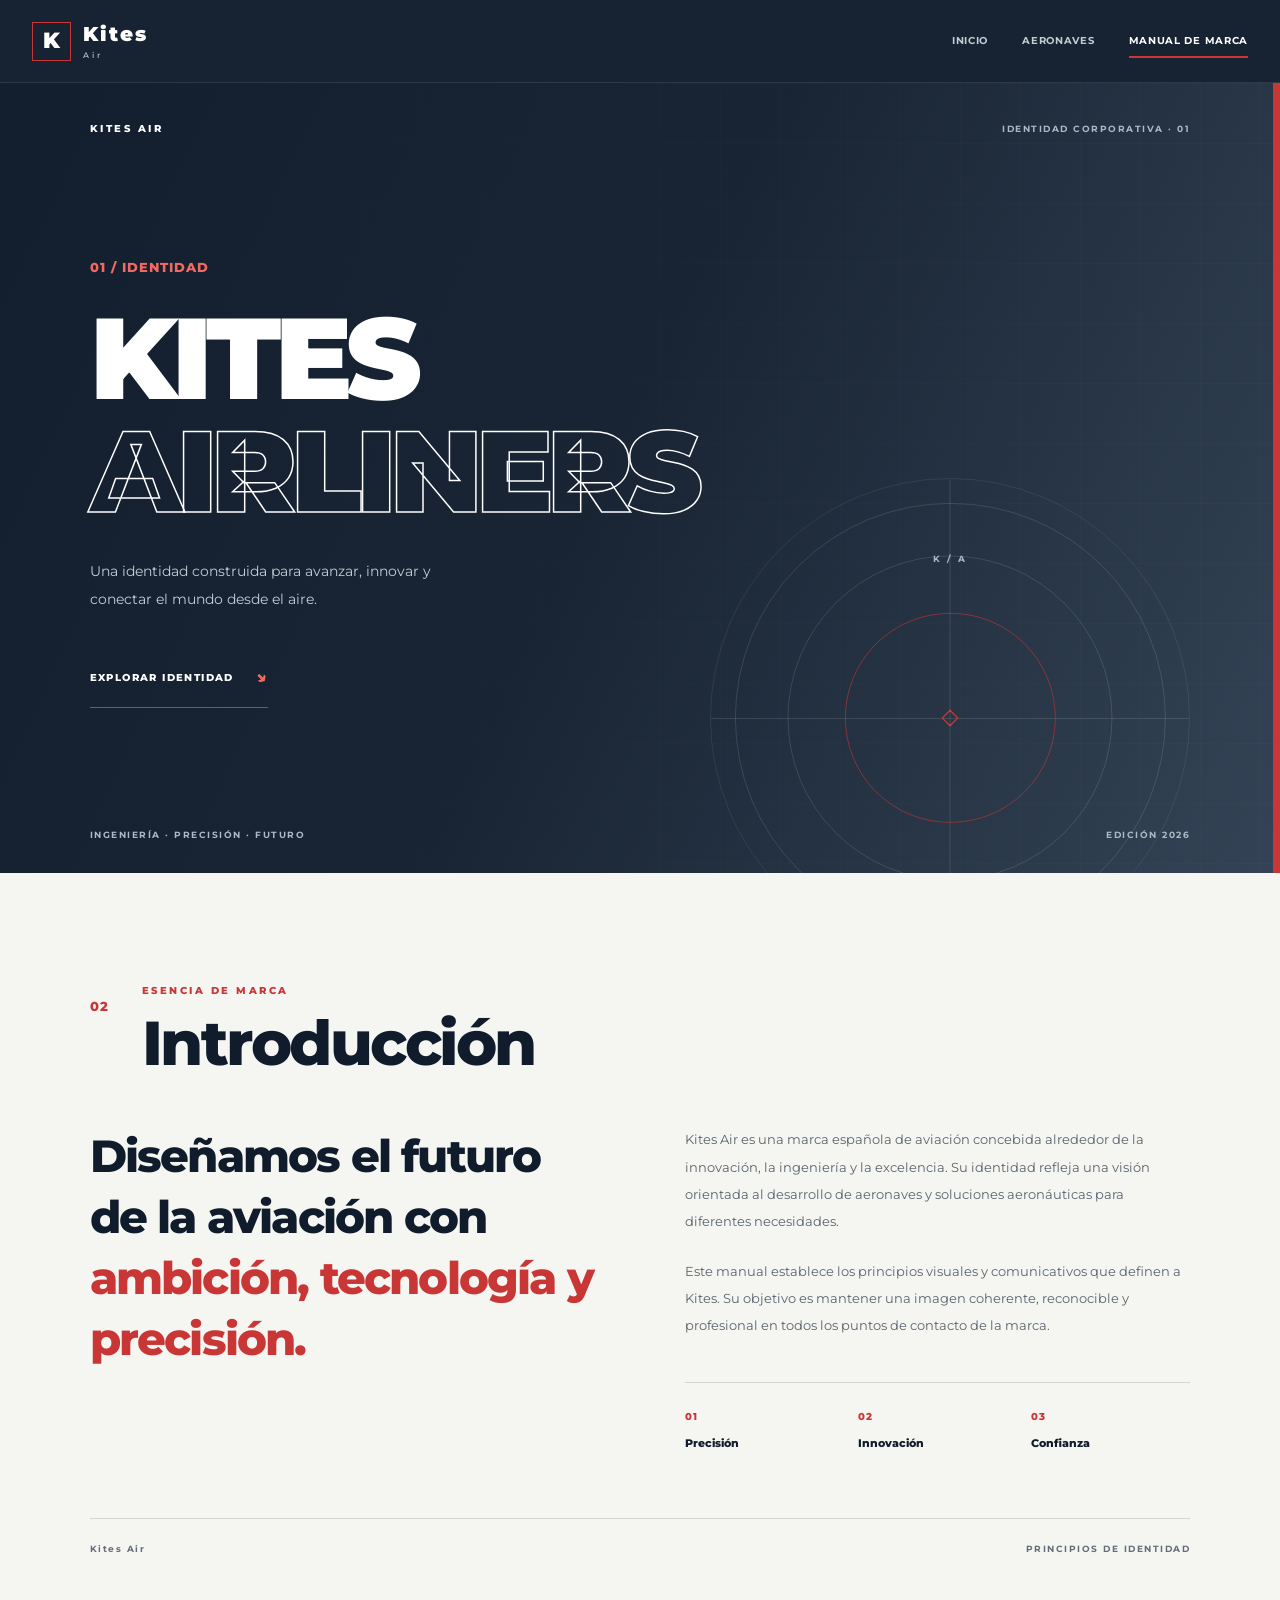
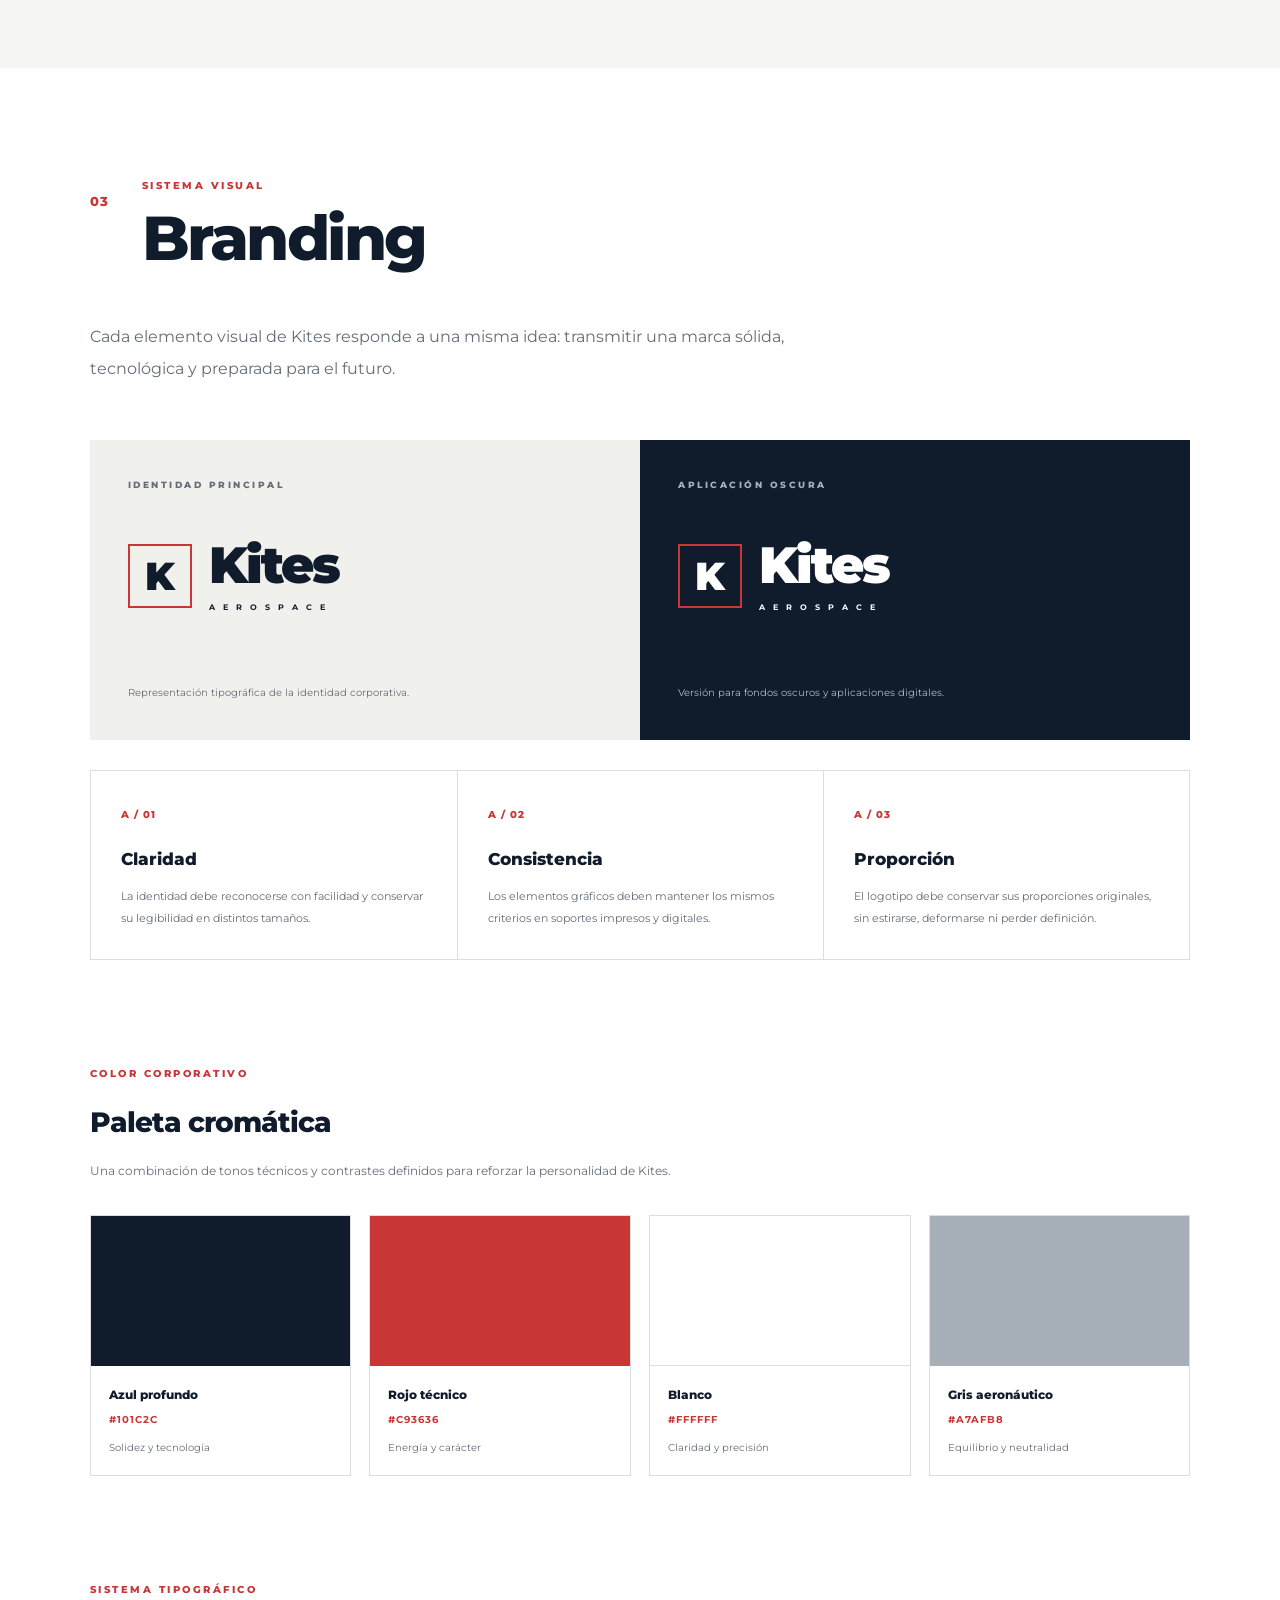
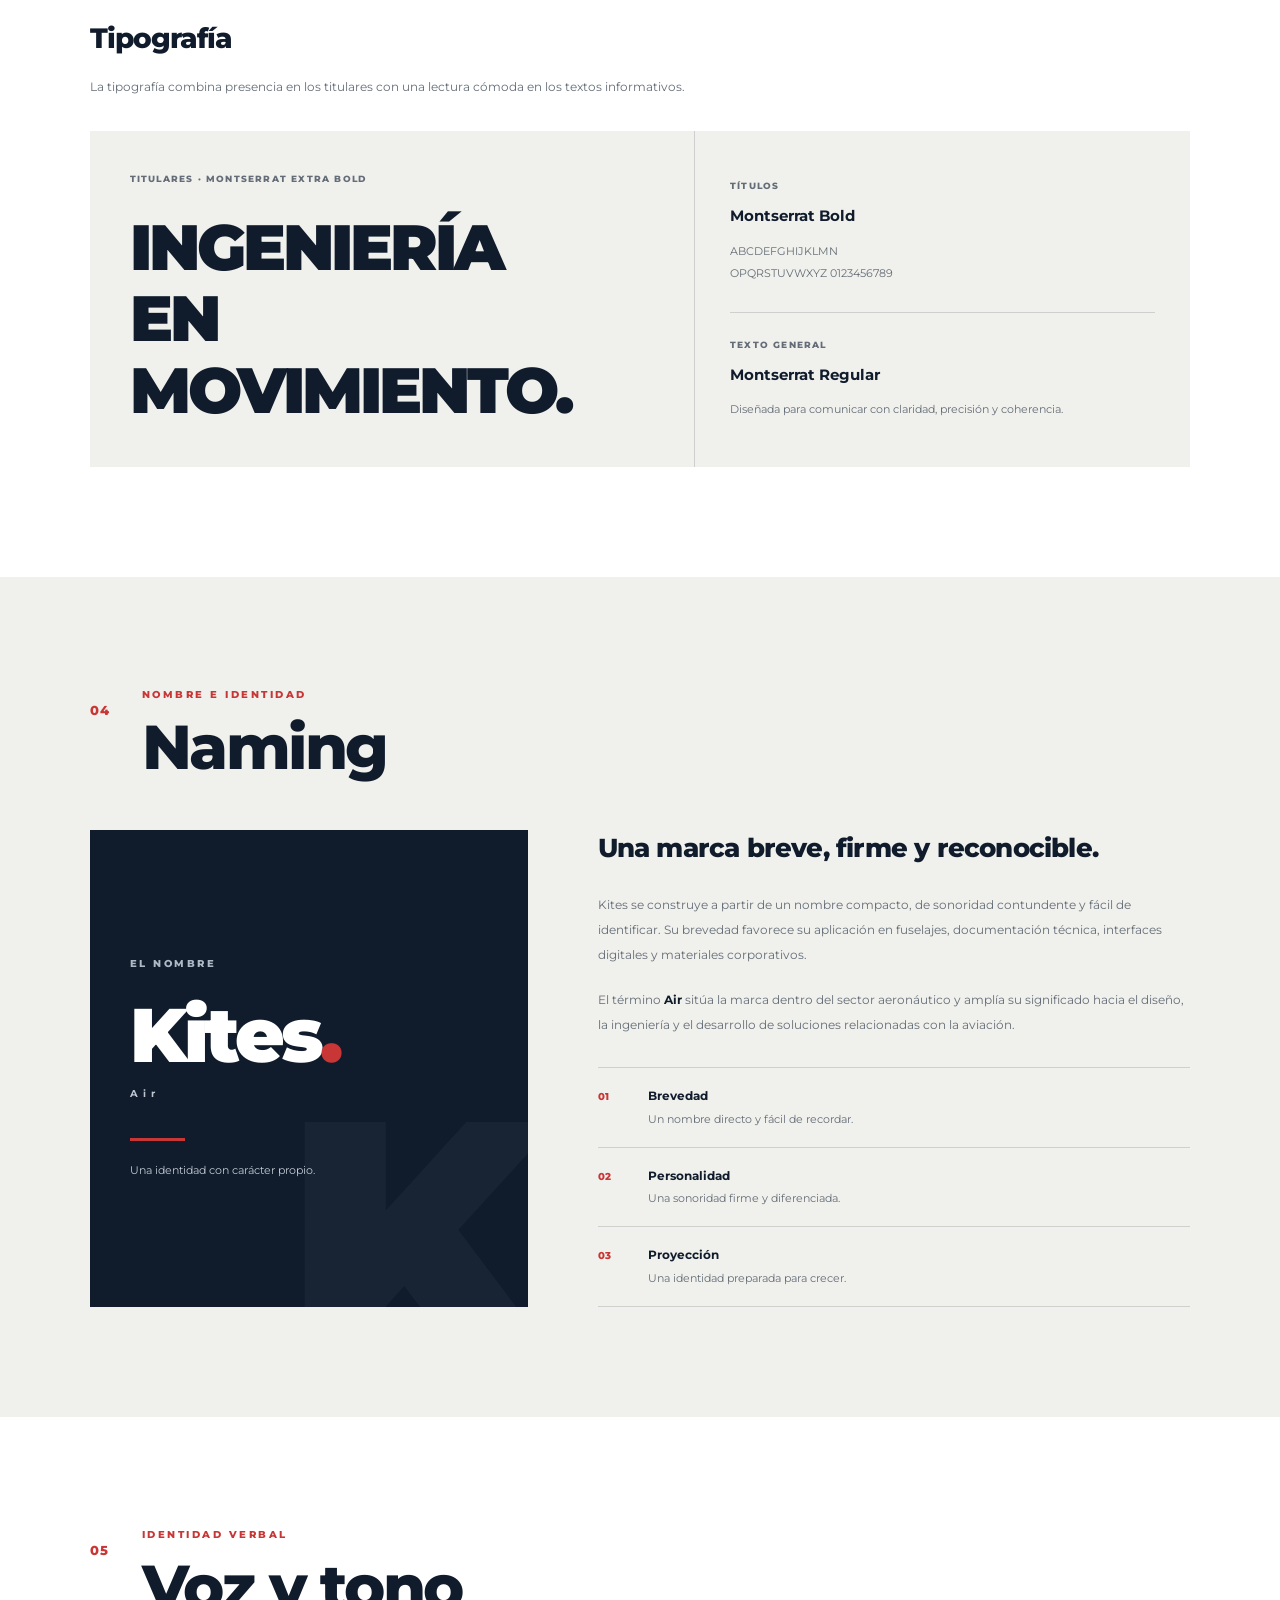
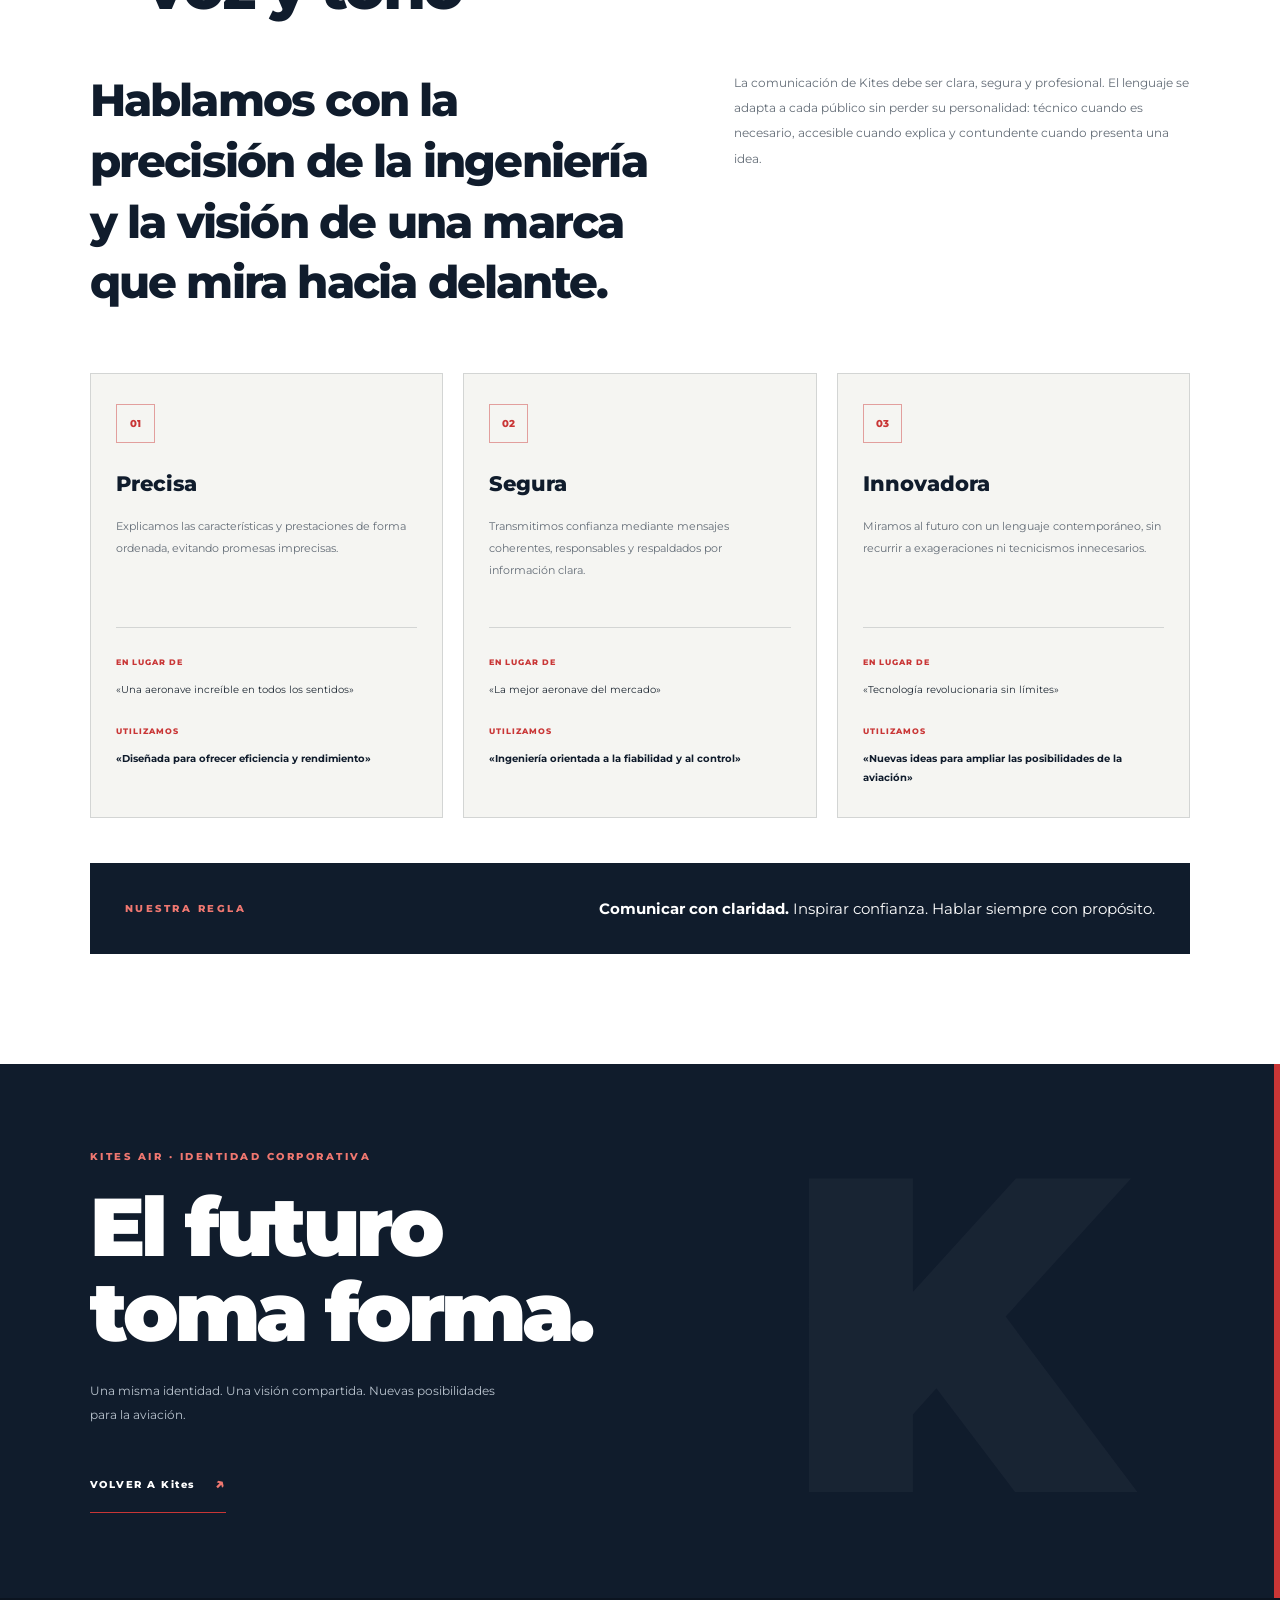
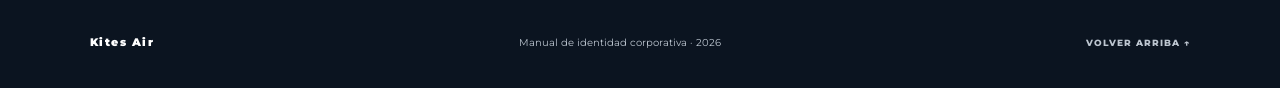
==== manual.html @ fd0719c4 "Add files via upload" ====
<!DOCTYPE html>
<html lang="es">
<head>
    <meta charset="UTF-8">
    <meta name="viewport" content="width=device-width, initial-scale=1.0">

    <title>Manual de marca | Kites Air</title>

    <meta
        name="description"
        content="Manual de identidad corporativa de Kites Air: filosofía, branding, naming y comunicación."
    >

    <link rel="stylesheet" href="stylemanual.css">

    <link rel="preconnect" href="https://fonts.googleapis.com">
    <link rel="preconnect" href="https://fonts.gstatic.com" crossorigin>
    <link
        href="https://fonts.googleapis.com/css2?family=Montserrat:wght@400;500;600;700;800;900&display=swap"
        rel="stylesheet"
    >
</head>

<body>

    <!-- BARRA DE NAVEGACIÓN -->
    <header class="manual-header">
        <nav class="manual-nav">
            <a href="index.html" class="manual-logo" aria-label="Kites Air, página principal">
                <span class="logo-symbol">K</span>
                <span class="logo-text">
                    <strong>Kites</strong>
                    <small>Air</small>
                </span>
            </a>

            <button
                class="menu-toggle"
                id="menu-toggle"
                aria-label="Abrir menú"
                aria-expanded="false"
                aria-controls="nav-links"
                type="button"
            >
                <span></span>
                <span></span>
                <span></span>
            </button>

            <div class="nav-links" id="nav-links">
                <a href="index.html">Inicio</a>
                <a href="index.html#productos">Aeronaves</a>
                <a href="manual.html" class="active" aria-current="page">Manual de marca</a>
            </div>
        </nav>
    </header>


    <main>

        <!-- 01. PORTADA -->
        <section class="manual-cover" id="portada">
            <div class="cover-top">
                <span class="eyebrow">Kites Air</span>
                <span class="cover-edition">IDENTIDAD CORPORATIVA · 01</span>
            </div>

            <div class="cover-content">
                <p class="section-number">01 / IDENTIDAD</p>

                <h1>
                    KITES<br>
                    <span>AIRLINERS</span>
                </h1>

                <p class="cover-description">
                    Una identidad construida para avanzar,
                    innovar y conectar el mundo desde el aire.
                </p>

                <a href="#introduccion" class="cover-link">
                    EXPLORAR IDENTIDAD <span aria-hidden="true">↘</span>
                </a>
            </div>

            <div class="cover-graphic" aria-hidden="true">
                <div class="graphic-ring ring-one"></div>
                <div class="graphic-ring ring-two"></div>
                <div class="graphic-ring ring-three"></div>
                <div class="graphic-cross cross-one"></div>
                <div class="graphic-cross cross-two"></div>
                <span class="graphic-label">K / A</span>
                <span class="graphic-coordinate">40°25' N · 03°42' W</span>
            </div>

            <div class="cover-footer">
                <span>INGENIERÍA · PRECISIÓN · FUTURO</span>
                <span>EDICIÓN 2026</span>
            </div>
        </section>


        <!-- 02. INTRODUCCIÓN -->
        <section class="manual-section introduction-section" id="introduccion">
            <div class="section-heading">
                <span class="section-index">02</span>
                <div>
                    <p class="eyebrow">ESENCIA DE MARCA</p>
                    <h2>Introducción</h2>
                </div>
            </div>

            <div class="introduction-grid">
                <div class="intro-statement">
                    <p class="large-statement">
                        Diseñamos el futuro de la aviación con
                        <span>ambición, tecnología y precisión.</span>
                    </p>
                </div>

                <div class="intro-copy">
                    <p>
                        Kites Air es una marca española de aviación
                        concebida alrededor de la innovación, la ingeniería
                        y la excelencia. Su identidad refleja una visión
                        orientada al desarrollo de aeronaves y soluciones
                        aeronáuticas para diferentes necesidades.
                    </p>

                    <p>
                        Este manual establece los principios visuales y
                        comunicativos que definen a Kites. Su objetivo es
                        mantener una imagen coherente, reconocible y
                        profesional en todos los puntos de contacto de la marca.
                    </p>

                    <div class="intro-values">
                        <div class="value-item">
                            <span class="value-number">01</span>
                            <span>Precisión</span>
                        </div>

                        <div class="value-item">
                            <span class="value-number">02</span>
                            <span>Innovación</span>
                        </div>

                        <div class="value-item">
                            <span class="value-number">03</span>
                            <span>Confianza</span>
                        </div>
                    </div>
                </div>
            </div>

            <div class="section-bottom-label">
                <span>Kites Air</span>
                <span>PRINCIPIOS DE IDENTIDAD</span>
            </div>
        </section>


        <!-- 03. BRANDING -->
        <section class="manual-section branding-section" id="branding">
            <div class="section-heading">
                <span class="section-index">03</span>
                <div>
                    <p class="eyebrow">SISTEMA VISUAL</p>
                    <h2>Branding</h2>
                </div>
            </div>

            <p class="section-intro">
                Cada elemento visual de Kites responde a una misma idea:
                transmitir una marca sólida, tecnológica y preparada para el futuro.
            </p>

            <!-- IDENTIDAD GRÁFICA -->
            <div class="brand-identity">
                <div class="brand-identity-main">
                    <span class="eyebrow">IDENTIDAD PRINCIPAL</span>

                    <div class="brand-wordmark">
                        <span class="brand-monogram">K</span>
                        <div class="brand-name">
                            <strong>Kites</strong>
                            <span>A E R O S P A C E</span>
                        </div>
                    </div>

                    <p class="identity-caption">
                        Representación tipográfica de la identidad corporativa.
                    </p>
                </div>

                <div class="brand-identity-dark">
                    <span class="eyebrow">APLICACIÓN OSCURA</span>

                    <div class="brand-wordmark light-wordmark">
                        <span class="brand-monogram">K</span>
                        <div class="brand-name">
                            <strong>Kites</strong>
                            <span>A E R O S P A C E</span>
                        </div>
                    </div>

                    <p class="identity-caption">
                        Versión para fondos oscuros y aplicaciones digitales.
                    </p>
                </div>
            </div>

            <!-- CRITERIOS DE USO -->
            <div class="brand-guidelines">
                <article class="guideline-card">
                    <span class="guideline-number">A / 01</span>
                    <h3>Claridad</h3>
                    <p>
                        La identidad debe reconocerse con facilidad y conservar
                        su legibilidad en distintos tamaños.
                    </p>
                </article>

                <article class="guideline-card">
                    <span class="guideline-number">A / 02</span>
                    <h3>Consistencia</h3>
                    <p>
                        Los elementos gráficos deben mantener los mismos
                        criterios en soportes impresos y digitales.
                    </p>
                </article>

                <article class="guideline-card">
                    <span class="guideline-number">A / 03</span>
                    <h3>Proporción</h3>
                    <p>
                        El logotipo debe conservar sus proporciones originales,
                        sin estirarse, deformarse ni perder definición.
                    </p>
                </article>
            </div>

            <!-- PALETA CROMÁTICA -->
            <div class="brand-subsection">
                <div class="subsection-heading">
                    <span class="eyebrow">COLOR CORPORATIVO</span>
                    <h3>Paleta cromática</h3>
                    <p>
                        Una combinación de tonos técnicos y contrastes
                        definidos para reforzar la personalidad de Kites.
                    </p>
                </div>

                <div class="color-palette">
                    <article class="color-card">
                        <div class="color-swatch color-navy"></div>
                        <div class="color-information">
                            <h4>Azul profundo</h4>
                            <span>#101C2C</span>
                            <p>Solidez y tecnología</p>
                        </div>
                    </article>

                    <article class="color-card">
                        <div class="color-swatch color-red"></div>
                        <div class="color-information">
                            <h4>Rojo técnico</h4>
                            <span>#C93636</span>
                            <p>Energía y carácter</p>
                        </div>
                    </article>

                    <article class="color-card">
                        <div class="color-swatch color-white"></div>
                        <div class="color-information">
                            <h4>Blanco</h4>
                            <span>#FFFFFF</span>
                            <p>Claridad y precisión</p>
                        </div>
                    </article>

                    <article class="color-card">
                        <div class="color-swatch color-grey"></div>
                        <div class="color-information">
                            <h4>Gris aeronáutico</h4>
                            <span>#A7AFB8</span>
                            <p>Equilibrio y neutralidad</p>
                        </div>
                    </article>
                </div>
            </div>

            <!-- TIPOGRAFÍA -->
            <div class="brand-subsection typography-subsection">
                <div class="subsection-heading">
                    <span class="eyebrow">SISTEMA TIPOGRÁFICO</span>
                    <h3>Tipografía</h3>
                    <p>
                        La tipografía combina presencia en los titulares
                        con una lectura cómoda en los textos informativos.
                    </p>
                </div>

                <div class="type-specimen">
                    <div class="type-main">
                        <span class="type-label">TITULARES · MONTSERRAT EXTRA BOLD</span>
                        <p class="type-display">INGENIERÍA<br>EN MOVIMIENTO.</p>
                    </div>

                    <div class="type-details">
                        <div class="type-sample">
                            <span class="type-label">TÍTULOS</span>
                            <strong>Montserrat Bold</strong>
                            <p>ABCDEFGHIJKLMN<br>OPQRSTUVWXYZ 0123456789</p>
                        </div>

                        <div class="type-sample">
                            <span class="type-label">TEXTO GENERAL</span>
                            <strong>Montserrat Regular</strong>
                            <p>
                                Diseñada para comunicar con claridad,
                                precisión y coherencia.
                            </p>
                        </div>
                    </div>
                </div>
            </div>
        </section>


        <!-- 04. NAMING -->
        <section class="manual-section naming-section" id="naming">
            <div class="section-heading">
                <span class="section-index">04</span>
                <div>
                    <p class="eyebrow">NOMBRE E IDENTIDAD</p>
                    <h2>Naming</h2>
                </div>
            </div>

            <div class="naming-layout">
                <div class="naming-highlight">
                    <span class="eyebrow">EL NOMBRE</span>
                    <p class="naming-word">Kites<span>.</span></p>
                    <span class="naming-subtitle">Air</span>
                    <div class="naming-line"></div>
                    <p class="naming-tagline">
                        Una identidad con carácter propio.
                    </p>
                </div>

                <div class="naming-explanation">
                    <h3>Una marca breve, firme y reconocible.</h3>

                    <p>
                        Kites se construye a partir de un nombre compacto,
                        de sonoridad contundente y fácil de identificar.
                        Su brevedad favorece su aplicación en fuselajes,
                        documentación técnica, interfaces digitales y
                        materiales corporativos.
                    </p>

                    <p>
                        El término <strong>Air</strong> sitúa la marca
                        dentro del sector aeronáutico y amplía su significado
                        hacia el diseño, la ingeniería y el desarrollo
                        de soluciones relacionadas con la aviación.
                    </p>

                    <div class="naming-principles">
                        <div>
                            <span>01</span>
                            <p><strong>Brevedad</strong>Un nombre directo y fácil de recordar.</p>
                        </div>

                        <div>
                            <span>02</span>
                            <p><strong>Personalidad</strong>Una sonoridad firme y diferenciada.</p>
                        </div>

                        <div>
                            <span>03</span>
                            <p><strong>Proyección</strong>Una identidad preparada para crecer.</p>
                        </div>
                    </div>
                </div>
            </div>
        </section>


        <!-- 05. VOZ Y TONO -->
        <section class="manual-section voice-section" id="voz-y-tono">
            <div class="section-heading">
                <span class="section-index">05</span>
                <div>
                    <p class="eyebrow">IDENTIDAD VERBAL</p>
                    <h2>Voz y tono</h2>
                </div>
            </div>

            <div class="voice-introduction">
                <p class="large-statement">
                    Hablamos con la precisión de la ingeniería y la visión
                    de una marca que mira hacia delante.
                </p>

                <p>
                    La comunicación de Kites debe ser clara, segura y profesional.
                    El lenguaje se adapta a cada público sin perder su personalidad:
                    técnico cuando es necesario, accesible cuando explica y
                    contundente cuando presenta una idea.
                </p>
            </div>

            <div class="voice-traits">
                <article class="voice-card">
                    <span class="voice-symbol">01</span>
                    <h3>Precisa</h3>
                    <p>
                        Explicamos las características y prestaciones de
                        forma ordenada, evitando promesas imprecisas.
                    </p>
                    <div class="voice-example">
                        <span>EN LUGAR DE</span>
                        <p>«Una aeronave increíble en todos los sentidos»</p>
                        <span>UTILIZAMOS</span>
                        <p>«Diseñada para ofrecer eficiencia y rendimiento»</p>
                    </div>
                </article>

                <article class="voice-card">
                    <span class="voice-symbol">02</span>
                    <h3>Segura</h3>
                    <p>
                        Transmitimos confianza mediante mensajes coherentes,
                        responsables y respaldados por información clara.
                    </p>
                    <div class="voice-example">
                        <span>EN LUGAR DE</span>
                        <p>«La mejor aeronave del mercado»</p>
                        <span>UTILIZAMOS</span>
                        <p>«Ingeniería orientada a la fiabilidad y al control»</p>
                    </div>
                </article>

                <article class="voice-card">
                    <span class="voice-symbol">03</span>
                    <h3>Innovadora</h3>
                    <p>
                        Miramos al futuro con un lenguaje contemporáneo,
                        sin recurrir a exageraciones ni tecnicismos innecesarios.
                    </p>
                    <div class="voice-example">
                        <span>EN LUGAR DE</span>
                        <p>«Tecnología revolucionaria sin límites»</p>
                        <span>UTILIZAMOS</span>
                        <p>«Nuevas ideas para ampliar las posibilidades de la aviación»</p>
                    </div>
                </article>
            </div>

            <div class="voice-summary">
                <span class="eyebrow">NUESTRA REGLA</span>
                <p>
                    <strong>Comunicar con claridad.</strong>
                    Inspirar confianza. Hablar siempre con propósito.
                </p>
            </div>
        </section>


        <!-- CIERRE -->
        <section class="manual-closing">
            <span class="eyebrow">Kites Air · IDENTIDAD CORPORATIVA</span>

            <h2>El futuro<br>toma forma.</h2>

            <p>
                Una misma identidad. Una visión compartida.
                Nuevas posibilidades para la aviación.
            </p>

            <a href="index.html" class="closing-link">
                VOLVER A Kites <span aria-hidden="true">↗</span>
            </a>

            <div class="closing-mark" aria-hidden="true">K</div>
        </section>

    </main>


    <!-- PIE DE PÁGINA -->
    <footer class="manual-footer">
        <a href="index.html" class="footer-brand">Kites Air</a>

        <p>Manual de identidad corporativa · 2026</p>

        <a href="#portada" class="back-to-top">VOLVER ARRIBA ↑</a>
    </footer>


    <!-- MENÚ MÓVIL -->
    <script>
        const menuToggle = document.getElementById("menu-toggle");
        const navLinks = document.getElementById("nav-links");

        if (menuToggle && navLinks) {
            menuToggle.addEventListener("click", () => {
                const isOpen = navLinks.classList.toggle("is-open");

                menuToggle.classList.toggle("is-open", isOpen);
                menuToggle.setAttribute("aria-expanded", String(isOpen));
                menuToggle.setAttribute(
                    "aria-label",
                    isOpen ? "Cerrar menú" : "Abrir menú"
                );
            });

            navLinks.querySelectorAll("a").forEach((link) => {
                link.addEventListener("click", () => {
                    navLinks.classList.remove("is-open");
                    menuToggle.classList.remove("is-open");
                    menuToggle.setAttribute("aria-expanded", "false");
                    menuToggle.setAttribute("aria-label", "Abrir menú");
                });
            });
        }
    </script>

</body>
</html>
---- stylemanual.css ----
/* ==================================================
   KRATS AEROSPACE
   MANUAL DE IDENTIDAD CORPORATIVA
   stylemanual.css
   ================================================== */

/* ---------- 01. VARIABLES Y CONFIGURACIÓN ---------- */

:root {
    --navy: #101c2c;
    --navy-light: #192b40;
    --navy-soft: #24384e;

    --red: #c93636;
    --red-dark: #a9272e;

    --white: #ffffff;
    --off-white: #f5f5f2;
    --paper: #ecece7;

    --grey: #a7afb8;
    --grey-dark: #646d77;
    --text: #202a35;

    --border: rgba(16, 28, 44, 0.15);
    --border-light: rgba(255, 255, 255, 0.18);

    --font: "Montserrat", Arial, sans-serif;

    --container: 1240px;
    --section-padding: 110px;

    --transition: 0.3s ease;
}

* {
    box-sizing: border-box;
    margin: 0;
    padding: 0;
}

html {
    scroll-behavior: smooth;
    scroll-padding-top: 90px;
}

body {
    background: var(--off-white);
    color: var(--text);
    font-family: var(--font);
    font-size: 14px;
    line-height: 1.8;
    overflow-x: hidden;
    -webkit-font-smoothing: antialiased;
}

body,
button,
a {
    font-family: var(--font);
}

a {
    color: inherit;
    text-decoration: none;
}

button {
    font: inherit;
}

img {
    display: block;
    max-width: 100%;
}

::selection {
    color: var(--white);
    background: var(--red);
}


/* ---------- 02. ELEMENTOS GENERALES ---------- */

.eyebrow {
    font-size: 10px;
    font-weight: 800;
    letter-spacing: 2.5px;
    line-height: 1.6;
    text-transform: uppercase;
}

.section-number,
.section-index {
    color: var(--red);
    font-size: 13px;
    font-weight: 800;
    letter-spacing: 1px;
}

.manual-section {
    position: relative;
    padding: var(--section-padding) max(7%, calc((100% - var(--container)) / 2));
    scroll-margin-top: 75px;
}

.section-heading {
    display: flex;
    align-items: flex-start;
    gap: 24px;
    margin-bottom: 48px;
}

.section-heading .section-index {
    padding-top: 12px;
    min-width: 28px;
}

.section-heading .eyebrow {
    color: var(--red);
    margin-bottom: 10px;
}

.section-heading h2 {
    color: var(--navy);
    font-size: clamp(36px, 5vw, 62px);
    font-weight: 800;
    letter-spacing: -2.5px;
    line-height: 1.12;
}

.section-intro {
    max-width: 760px;
    margin-bottom: 55px;
    color: var(--grey-dark);
    font-size: 16px;
    line-height: 2;
}

.section-bottom-label {
    display: flex;
    justify-content: space-between;
    gap: 20px;
    padding-top: 22px;
    margin-top: 65px;
    border-top: 1px solid var(--border);
    color: var(--grey-dark);
    font-size: 9px;
    font-weight: 700;
    letter-spacing: 1.5px;
}


/* ---------- 03. NAVEGACIÓN ---------- */

.manual-header {
    position: sticky;
    top: 0;
    z-index: 1000;
    background: rgba(16, 28, 44, 0.97);
    border-bottom: 1px solid rgba(255, 255, 255, 0.1);
    backdrop-filter: blur(16px);
}

.manual-nav {
    width: min(100% - 64px, 1440px);
    min-height: 82px;
    margin: auto;
    display: flex;
    align-items: center;
    justify-content: space-between;
    gap: 35px;
}

.manual-logo {
    display: inline-flex;
    align-items: center;
    gap: 12px;
    color: var(--white);
    flex-shrink: 0;
}

.logo-symbol {
    width: 39px;
    height: 39px;
    display: grid;
    place-items: center;
    border: 1px solid var(--red);
    color: var(--white);
    font-size: 22px;
    font-weight: 900;
    line-height: 1;
}

.logo-text {
    display: flex;
    flex-direction: column;
    line-height: 1.2;
}

.logo-text strong {
    font-size: 20px;
    font-weight: 900;
    letter-spacing: 2px;
}

.logo-text small {
    margin-top: 5px;
    color: var(--grey);
    font-size: 8px;
    font-weight: 600;
    letter-spacing: 3px;
}

.nav-links {
    display: flex;
    align-items: center;
    gap: 34px;
}

.nav-links a {
    position: relative;
    padding: 8px 0;
    color: #c3cbd3;
    font-size: 10px;
    font-weight: 700;
    letter-spacing: 0.7px;
    text-transform: uppercase;
    transition: color var(--transition);
}

.nav-links a::after {
    content: "";
    position: absolute;
    bottom: 0;
    left: 0;
    width: 0;
    height: 2px;
    background: var(--red);
    transition: width var(--transition);
}

.nav-links a:hover,
.nav-links a.active {
    color: var(--white);
}

.nav-links a:hover::after,
.nav-links a.active::after {
    width: 100%;
}

.menu-toggle {
    display: none;
    width: 44px;
    height: 44px;
    padding: 11px;
    border: 1px solid var(--border-light);
    background: transparent;
    cursor: pointer;
}

.menu-toggle span {
    display: block;
    width: 100%;
    height: 2px;
    margin: 5px 0;
    background: var(--white);
    transition: var(--transition);
}

.menu-toggle.is-open span:first-child {
    transform: translateY(7px) rotate(45deg);
}

.menu-toggle.is-open span:nth-child(2) {
    opacity: 0;
}

.menu-toggle.is-open span:last-child {
    transform: translateY(-7px) rotate(-45deg);
}


/* ---------- 04. PORTADA ---------- */

.manual-cover {
    position: relative;
    isolation: isolate;
    min-height: min(790px, calc(100vh - 82px));
    padding: 38px max(7%, calc((100% - var(--container)) / 2)) 30px;
    display: flex;
    flex-direction: column;
    justify-content: space-between;
    overflow: hidden;
    color: var(--white);
    background:
        linear-gradient(115deg, rgba(16, 28, 44, 0.99) 0%, rgba(16, 28, 44, 0.96) 48%, rgba(25, 43, 64, 0.88) 100%);
}

.manual-cover::before {
    content: "";
    position: absolute;
    z-index: -1;
    inset: 0;
    opacity: 0.12;
    background-image:
        linear-gradient(rgba(255,255,255,0.14) 1px, transparent 1px),
        linear-gradient(90deg, rgba(255,255,255,0.14) 1px, transparent 1px);
    background-size: 60px 60px;
    mask-image: linear-gradient(90deg, transparent, black);
}

.manual-cover::after {
    content: "";
    position: absolute;
    z-index: -1;
    top: 0;
    right: 0;
    width: 7px;
    height: 100%;
    background: var(--red);
}

.cover-top,
.cover-footer {
    position: relative;
    z-index: 2;
    display: flex;
    align-items: center;
    justify-content: space-between;
    gap: 20px;
}

.cover-top .eyebrow {
    color: var(--white);
}

.cover-edition,
.cover-footer {
    color: #aeb9c6;
    font-size: 9px;
    font-weight: 700;
    letter-spacing: 1.5px;
}

.cover-content {
    position: relative;
    z-index: 2;
    width: 70%;
    max-width: 780px;
    padding: 85px 0;
}

.cover-content .section-number {
    display: block;
    margin-bottom: 22px;
    color: #f16a62;
}

.cover-content h1 {
    font-size: clamp(56px, 9vw, 118px);
    font-weight: 900;
    letter-spacing: -6px;
    line-height: 0.98;
}

.cover-content h1 span {
    color: transparent;
    -webkit-text-stroke: 1.5px var(--white);
}

.cover-description {
    max-width: 390px;
    margin-top: 30px;
    color: #c5cdd6;
    font-size: 14px;
    line-height: 2;
}

.cover-link {
    display: inline-flex;
    align-items: center;
    gap: 22px;
    margin-top: 35px;
    padding: 13px 0;
    border-bottom: 1px solid var(--red);
    color: var(--white);
    font-size: 10px;
    font-weight: 800;
    letter-spacing: 1.4px;
    transition: gap var(--transition);
}

.cover-link span {
    color: #f16a62;
    font-size: 18px;
}

.cover-link:hover {
    gap: 32px;
}

.cover-graphic {
    position: absolute;
    top: 50%;
    right: 7%;
    width: min(40vw, 480px);
    aspect-ratio: 1;
    transform: translateY(-46%);
    border: 1px solid rgba(255, 255, 255, 0.08);
    border-radius: 50%;
}

.graphic-ring {
    position: absolute;
    top: 50%;
    left: 50%;
    border: 1px solid rgba(255, 255, 255, 0.12);
    border-radius: 50%;
    transform: translate(-50%, -50%);
}

.ring-one {
    width: 90%;
    height: 90%;
}

.ring-two {
    width: 68%;
    height: 68%;
}

.ring-three {
    width: 44%;
    height: 44%;
    border-color: rgba(201, 54, 54, 0.6);
}

.cover-graphic::before,
.cover-graphic::after {
    content: "";
    position: absolute;
    top: 50%;
    left: 0;
    width: 100%;
    height: 1px;
    background: rgba(255, 255, 255, 0.12);
}

.cover-graphic::after {
    transform: rotate(90deg);
}

.graphic-cross {
    position: absolute;
    top: 50%;
    left: 50%;
    width: 12px;
    height: 12px;
    border: 1px solid var(--red);
    transform: translate(-50%, -50%) rotate(45deg);
}

.graphic-label,
.graphic-coordinate {
    position: absolute;
    color: #aeb9c6;
    font-size: 9px;
    font-weight: 700;
    letter-spacing: 2px;
}

.graphic-label {
    top: 15%;
    left: 50%;
    transform: translateX(-50%);
}

.graphic-coordinate {
    bottom: 14%;
    left: 50%;
    white-space: nowrap;
    transform: translateX(-50%);
}


/* ---------- 05. INTRODUCCIÓN ---------- */

.introduction-section {
    background: var(--off-white);
}

.introduction-grid {
    display: grid;
    grid-template-columns: 1fr 1fr;
    gap: 90px;
    align-items: start;
}

.large-statement {
    color: var(--navy);
    font-size: clamp(28px, 3.6vw, 45px);
    font-weight: 800;
    letter-spacing: -1.8px;
    line-height: 1.35;
}

.large-statement span {
    color: var(--red);
}

.intro-copy > p {
    margin-bottom: 22px;
    color: #59636d;
    font-size: 13px;
    line-height: 2.1;
}

.intro-values {
    display: grid;
    grid-template-columns: repeat(3, 1fr);
    gap: 14px;
    margin-top: 42px;
    padding-top: 25px;
    border-top: 1px solid var(--border);
}

.value-item {
    display: flex;
    flex-direction: column;
    gap: 8px;
    color: var(--navy);
    font-size: 11px;
    font-weight: 800;
}

.value-number {
    color: var(--red);
    font-size: 10px;
    letter-spacing: 1px;
}


/* ---------- 06. BRANDING ---------- */

.branding-section {
    background: var(--white);
}

.brand-identity {
    display: grid;
    grid-template-columns: 1fr 1fr;
    margin-bottom: 30px;
}

.brand-identity-main,
.brand-identity-dark {
    min-height: 300px;
    padding: 38px;
    display: flex;
    flex-direction: column;
    justify-content: space-between;
}

.brand-identity-main {
    background: #f0f0ec;
}

.brand-identity-dark {
    color: var(--white);
    background: var(--navy);
}

.brand-identity .eyebrow {
    color: var(--grey-dark);
    font-size: 9px;
}

.brand-identity-dark .eyebrow {
    color: var(--grey);
}

.brand-wordmark {
    display: flex;
    align-items: center;
    gap: 17px;
    color: var(--navy);
}

.brand-monogram {
    display: grid;
    place-items: center;
    width: 64px;
    height: 64px;
    border: 2px solid var(--red);
    font-size: 39px;
    font-weight: 900;
    line-height: 1;
}

.brand-name {
    display: flex;
    flex-direction: column;
}

.brand-name strong {
    font-size: clamp(35px, 4vw, 52px);
    font-weight: 900;
    letter-spacing: -2px;
    line-height: 1.05;
}

.brand-name > span {
    margin-top: 8px;
    font-size: 8px;
    font-weight: 700;
    letter-spacing: 3px;
}

.light-wordmark {
    color: var(--white);
}

.identity-caption {
    margin-top: 24px;
    color: var(--grey-dark);
    font-size: 10px;
}

.brand-identity-dark .identity-caption {
    color: #aeb9c6;
}

.brand-guidelines {
    display: grid;
    grid-template-columns: repeat(3, 1fr);
    border: 1px solid var(--border);
}

.guideline-card {
    padding: 30px;
}

.guideline-card + .guideline-card {
    border-left: 1px solid var(--border);
}

.guideline-number {
    color: var(--red);
    font-size: 10px;
    font-weight: 800;
    letter-spacing: 1px;
}

.guideline-card h3 {
    margin: 18px 0 10px;
    color: var(--navy);
    font-size: 17px;
    font-weight: 800;
}

.guideline-card p {
    color: var(--grey-dark);
    font-size: 11px;
    line-height: 2;
}


/* ---------- 07. PALETA CROMÁTICA ---------- */

.brand-subsection {
    margin-top: 100px;
}

.subsection-heading {
    max-width: 640px;
    margin-bottom: 32px;
}

.subsection-heading .eyebrow {
    color: var(--red);
}

.subsection-heading h3 {
    margin: 12px 0;
    color: var(--navy);
    font-size: 28px;
    font-weight: 800;
    letter-spacing: -1px;
}

.subsection-heading > p {
    color: var(--grey-dark);
    font-size: 12px;
    line-height: 2;
}

.color-palette {
    display: grid;
    grid-template-columns: repeat(4, minmax(0, 1fr));
    gap: 18px;
}

.color-card {
    min-width: 0;
    border: 1px solid var(--border);
    background: var(--white);
    transition: transform var(--transition);
}

.color-card:hover {
    transform: translateY(-5px);
}

.color-swatch {
    height: 150px;
}

.color-navy {
    background: #101c2c;
}

.color-red {
    background: #c93636;
}

.color-white {
    border-bottom: 1px solid var(--border);
    background: #ffffff;
}

.color-grey {
    background: #a7afb8;
}

.color-information {
    padding: 18px;
}

.color-information h4 {
    color: var(--navy);
    font-size: 12px;
    font-weight: 800;
}

.color-information > span {
    display: block;
    margin-top: 5px;
    color: var(--red);
    font-size: 10px;
    font-weight: 700;
    letter-spacing: 1px;
}

.color-information p {
    margin-top: 10px;
    color: var(--grey-dark);
    font-size: 10px;
}


/* ---------- 08. TIPOGRAFÍA ---------- */

.type-specimen {
    display: grid;
    grid-template-columns: 1.1fr 0.9fr;
    background: #f0f0ec;
}

.type-main {
    padding: 40px;
    border-right: 1px solid var(--border);
}

.type-label {
    display: block;
    margin-bottom: 24px;
    color: var(--grey-dark);
    font-size: 9px;
    font-weight: 800;
    letter-spacing: 1.2px;
}

.type-display {
    color: var(--navy);
    font-size: clamp(34px, 5vw, 65px);
    font-weight: 900;
    letter-spacing: -3px;
    line-height: 1.12;
}

.type-details {
    padding: 35px;
    display: flex;
    flex-direction: column;
    justify-content: center;
    gap: 28px;
}

.type-sample + .type-sample {
    padding-top: 24px;
    border-top: 1px solid var(--border);
}

.type-sample .type-label {
    margin-bottom: 8px;
}

.type-sample strong {
    color: var(--navy);
    font-size: 15px;
}

.type-sample p {
    margin-top: 10px;
    color: var(--grey-dark);
    font-size: 11px;
    line-height: 2;
}


/* ---------- 09. NAMING ---------- */

.naming-section {
    background: #f0f0ec;
}

.naming-layout {
    display: grid;
    grid-template-columns: 0.85fr 1.15fr;
    gap: 70px;
    align-items: stretch;
}

.naming-highlight {
    position: relative;
    min-height: 400px;
    padding: 40px;
    display: flex;
    flex-direction: column;
    align-items: flex-start;
    justify-content: center;
    overflow: hidden;
    color: var(--white);
    background: var(--navy);
}

.naming-highlight::before {
    content: "K";
    position: absolute;
    right: -25px;
    bottom: -110px;
    color: rgba(255, 255, 255, 0.035);
    font-size: 350px;
    font-weight: 900;
    line-height: 1;
}

.naming-highlight .eyebrow {
    position: relative;
    z-index: 1;
    color: #aeb9c6;
}

.naming-word {
    position: relative;
    z-index: 1;
    margin-top: 25px;
    font-size: clamp(45px, 6vw, 76px);
    font-weight: 900;
    letter-spacing: -4px;
    line-height: 1;
}

.naming-word span {
    color: var(--red);
}

.naming-subtitle {
    position: relative;
    z-index: 1;
    margin-top: 12px;
    color: #bdc6d0;
    font-size: 10px;
    font-weight: 700;
    letter-spacing: 5px;
}

.naming-line {
    position: relative;
    z-index: 1;
    width: 55px;
    height: 3px;
    margin-top: 35px;
    background: var(--red);
}

.naming-tagline {
    position: relative;
    z-index: 1;
    margin-top: 20px;
    color: #c1cad4;
    font-size: 11px;
}

.naming-explanation h3 {
    margin-bottom: 25px;
    color: var(--navy);
    font-size: 26px;
    font-weight: 800;
    letter-spacing: -0.8px;
    line-height: 1.4;
}

.naming-explanation > p {
    margin-bottom: 20px;
    color: var(--grey-dark);
    font-size: 12px;
    line-height: 2.1;
}

.naming-explanation strong {
    color: var(--navy);
}

.naming-principles {
    margin-top: 30px;
    border-top: 1px solid var(--border);
}

.naming-principles > div {
    display: grid;
    grid-template-columns: 35px 1fr;
    gap: 15px;
    padding: 17px 0;
    border-bottom: 1px solid var(--border);
}

.naming-principles > div > span {
    padding-top: 3px;
    color: var(--red);
    font-size: 10px;
    font-weight: 800;
}

.naming-principles p {
    display: flex;
    flex-direction: column;
    color: var(--grey-dark);
    font-size: 11px;
}

.naming-principles strong {
    margin-bottom: 3px;
    color: var(--navy);
    font-size: 12px;
}


/* ---------- 10. VOZ Y TONO ---------- */

.voice-section {
    background: var(--white);
}

.voice-introduction {
    display: grid;
    grid-template-columns: 1fr 0.8fr;
    gap: 75px;
    align-items: start;
    margin-bottom: 60px;
}

.voice-introduction > p:last-child {
    color: var(--grey-dark);
    font-size: 12px;
    line-height: 2.1;
}

.voice-traits {
    display: grid;
    grid-template-columns: repeat(3, minmax(0, 1fr));
    gap: 20px;
}

.voice-card {
    padding: 30px 25px;
    border: 1px solid var(--border);
    background: var(--off-white);
    transition:
        transform var(--transition),
        box-shadow var(--transition);
}

.voice-card:hover {
    transform: translateY(-5px);
    box-shadow: 0 15px 35px rgba(16, 28, 44, 0.07);
}

.voice-symbol {
    display: inline-grid;
    place-items: center;
    width: 39px;
    height: 39px;
    border: 1px solid rgba(201, 54, 54, 0.45);
    color: var(--red);
    font-size: 10px;
    font-weight: 800;
}

.voice-card h3 {
    margin-top: 22px;
    color: var(--navy);
    font-size: 21px;
    font-weight: 800;
}

.voice-card > p {
    min-height: 90px;
    margin-top: 12px;
    color: var(--grey-dark);
    font-size: 11px;
    line-height: 2;
}

.voice-example {
    margin-top: 22px;
    padding-top: 20px;
    border-top: 1px solid var(--border);
}

.voice-example span {
    color: var(--red);
    font-size: 8px;
    font-weight: 800;
    letter-spacing: 1px;
}

.voice-example p {
    margin: 7px 0 18px;
    color: var(--text);
    font-size: 10px;
    line-height: 1.9;
}

.voice-example p:last-child {
    margin-bottom: 0;
    color: var(--navy);
    font-weight: 700;
}

.voice-summary {
    display: flex;
    align-items: center;
    justify-content: space-between;
    gap: 35px;
    margin-top: 45px;
    padding: 32px 35px;
    color: var(--white);
    background: var(--navy);
}

.voice-summary .eyebrow {
    flex-shrink: 0;
    color: #ef7770;
}

.voice-summary p {
    font-size: 15px;
    line-height: 1.8;
}

.voice-summary strong {
    color: var(--white);
}


/* ---------- 11. CIERRE ---------- */

.manual-closing {
    position: relative;
    isolation: isolate;
    min-height: 440px;
    padding: 85px max(7%, calc((100% - var(--container)) / 2));
    display: flex;
    flex-direction: column;
    align-items: flex-start;
    justify-content: center;
    overflow: hidden;
    color: var(--white);
    background: var(--navy);
}

.manual-closing::before {
    content: "";
    position: absolute;
    z-index: -1;
    top: 0;
    right: 0;
    width: 6px;
    height: 100%;
    background: var(--red);
}

.manual-closing .eyebrow {
    color: #ef7770;
}

.manual-closing h2 {
    margin-top: 20px;
    font-size: clamp(48px, 7vw, 82px);
    font-weight: 900;
    letter-spacing: -4px;
    line-height: 1.03;
}

.manual-closing > p {
    max-width: 430px;
    margin-top: 25px;
    color: #bac4cf;
    font-size: 12px;
    line-height: 2;
}

.closing-link {
    display: inline-flex;
    align-items: center;
    gap: 20px;
    margin-top: 30px;
    padding: 13px 0;
    border-bottom: 1px solid var(--red);
    color: var(--white);
    font-size: 10px;
    font-weight: 800;
    letter-spacing: 1.5px;
    transition: gap var(--transition);
}

.closing-link:hover {
    gap: 30px;
}

.closing-link span {
    color: #ef7770;
    font-size: 16px;
}

.closing-mark {
    position: absolute;
    top: 50%;
    right: 12%;
    color: rgba(255, 255, 255, 0.035);
    font-size: clamp(250px, 35vw, 450px);
    font-weight: 900;
    line-height: 1;
    transform: translateY(-50%);
    pointer-events: none;
}


/* ---------- 12. PIE DE PÁGINA ---------- */

.manual-footer {
    min-height: 90px;
    padding: 25px max(7%, calc((100% - var(--container)) / 2));
    display: flex;
    align-items: center;
    justify-content: space-between;
    gap: 25px;
    color: #bdc6d0;
    background: #0b1420;
}

.footer-brand {
    color: var(--white);
    font-size: 11px;
    font-weight: 900;
    letter-spacing: 1.5px;
}

.manual-footer > p {
    font-size: 10px;
}

.back-to-top {
    color: #bdc6d0;
    font-size: 9px;
    font-weight: 800;
    letter-spacing: 1px;
    transition: color var(--transition);
}

.back-to-top:hover {
    color: var(--white);
}


/* ---------- 13. ANIMACIONES ---------- */

@keyframes coverFadeUp {
    from {
        opacity: 0;
        transform: translateY(20px);
    }

    to {
        opacity: 1;
        transform: translateY(0);
    }
}

.cover-content {
    animation: coverFadeUp 0.8s ease both;
}

.cover-graphic {
    animation: coverFadeUp 1s ease both;
}

@media (prefers-reduced-motion: reduce) {
    *,
    *::before,
    *::after {
        scroll-behavior: auto !important;
        animation-duration: 0.01ms !important;
        animation-iteration-count: 1 !important;
        transition-duration: 0.01ms !important;
    }
}


/* ---------- 14. TABLETS ---------- */

@media (max-width: 1000px) {
    :root {
        --section-padding: 80px;
    }

    .manual-nav {
        width: calc(100% - 40px);
        min-height: 74px;
    }

    .nav-links {
        gap: 20px;
    }

    .nav-links a {
        font-size: 9px;
    }

    .cover-graphic {
        right: -8%;
        width: 48vw;
        opacity: 0.65;
    }

    .cover-content {
        width: 80%;
    }

    .introduction-grid {
        gap: 45px;
    }

    .naming-layout {
        gap: 40px;
    }

    .color-palette {
        grid-template-columns: repeat(2, minmax(0, 1fr));
    }

    .color-swatch {
        height: 130px;
    }

    .voice-traits {
        grid-template-columns: repeat(2, minmax(0, 1fr));
    }

    .voice-card > p {
        min-height: 0;
    }
}


/* ---------- 15. MÓVILES ---------- */

@media (max-width: 700px) {
    :root {
        --section-padding: 65px;
    }

    body {
        font-size: 13px;
    }

    .manual-nav {
        width: calc(100% - 36px);
        min-height: 70px;
    }

    .logo-symbol {
        width: 35px;
        height: 35px;
        font-size: 19px;
    }

    .logo-text strong {
        font-size: 18px;
    }

    .menu-toggle {
        display: block;
        position: relative;
        z-index: 1002;
    }

    .nav-links {
        position: absolute;
        top: 100%;
        left: 0;
        right: 0;
        display: flex;
        flex-direction: column;
        align-items: stretch;
        gap: 0;
        padding: 8px 22px 18px;
        background: var(--navy);
        border-top: 1px solid var(--border-light);
        visibility: hidden;
        opacity: 0;
        transform: translateY(-8px);
        pointer-events: none;
        transition:
            opacity var(--transition),
            transform var(--transition),
            visibility var(--transition);
    }

    .nav-links.is-open {
        visibility: visible;
        opacity: 1;
        transform: translateY(0);
        pointer-events: auto;
    }

    .nav-links a {
        padding: 15px 5px;
        border-bottom: 1px solid var(--border-light);
        font-size: 10px;
    }

    .nav-links a::after {
        display: none;
    }

    .manual-cover {
        min-height: 680px;
        padding: 28px 25px 25px;
    }

    .cover-top {
        align-items: flex-start;
        flex-direction: column;
        gap: 10px;
    }

    .cover-edition {
        font-size: 8px;
    }

    .cover-content {
        width: 100%;
        padding: 80px 0;
    }

    .cover-content h1 {
        font-size: clamp(54px, 14vw, 84px);
        letter-spacing: -3px;
    }

    .cover-description {
        max-width: 300px;
        font-size: 12px;
    }

    .cover-graphic {
        top: 55%;
        right: -38%;
        width: 80vw;
        opacity: 0.32;
    }

    .cover-footer {
        align-items: flex-start;
        flex-direction: column;
        gap: 8px;
        font-size: 8px;
    }

    .section-heading {
        gap: 15px;
        margin-bottom: 35px;
    }

    .section-heading h2 {
        font-size: 38px;
        letter-spacing: -1.5px;
    }

    .section-heading .section-index {
        min-width: 20px;
    }

    .section-intro {
        margin-bottom: 35px;
        font-size: 13px;
    }

    .introduction-grid,
    .naming-layout,
    .voice-introduction {
        grid-template-columns: 1fr;
        gap: 35px;
    }

    .large-statement {
        font-size: 32px;
        letter-spacing: -1px;
    }

    .intro-values {
        gap: 10px;
    }

    .value-item {
        font-size: 10px;
    }

    .section-bottom-label {
        margin-top: 40px;
        font-size: 8px;
    }

    .brand-identity {
        grid-template-columns: 1fr;
    }

    .brand-identity-main,
    .brand-identity-dark {
        min-height: 245px;
        padding: 25px;
    }

    .brand-monogram {
        width: 50px;
        height: 50px;
        font-size: 30px;
    }

    .brand-name strong {
        font-size: 38px;
    }

    .brand-guidelines {
        grid-template-columns: 1fr;
    }

    .guideline-card {
        padding: 25px;
    }

    .guideline-card + .guideline-card {
        border-top: 1px solid var(--border);
        border-left: 0;
    }

    .brand-subsection {
        margin-top: 65px;
    }

    .subsection-heading h3 {
        font-size: 25px;
    }

    .color-palette {
        gap: 12px;
    }

    .color-swatch {
        height: 100px;
    }

    .color-information {
        padding: 12px;
    }

    .color-information h4 {
        font-size: 10px;
    }

    .color-information p {
        font-size: 9px;
    }

    .type-specimen {
        grid-template-columns: 1fr;
    }

    .type-main {
        padding: 28px 24px;
        border-right: 0;
        border-bottom: 1px solid var(--border);
    }

    .type-display {
        font-size: clamp(34px, 10vw, 52px);
        letter-spacing: -2px;
    }

    .type-details {
        padding: 25px;
    }

    .naming-highlight {
        min-height: 330px;
        padding: 30px;
    }

    .naming-word {
        font-size: 58px;
    }

    .naming-explanation h3 {
        font-size: 23px;
    }

    .voice-traits {
        grid-template-columns: 1fr;
        gap: 15px;
    }

    .voice-card {
        padding: 25px;
    }

    .voice-card h3 {
        font-size: 20px;
    }

    .voice-summary {
        align-items: flex-start;
        flex-direction: column;
        gap: 15px;
        padding: 25px;
    }

    .voice-summary p {
        font-size: 13px;
    }

    .manual-closing {
        min-height: 390px;
        padding: 65px 25px;
    }

    .manual-closing h2 {
        font-size: 58px;
        letter-spacing: -2px;
    }

    .manual-closing > p {
        max-width: 290px;
    }

    .closing-mark {
        right: -20%;
        font-size: 300px;
        opacity: 0.6;
    }

    .manual-footer {
        align-items: flex-start;
        flex-direction: column;
        gap: 13px;
        padding: 28px 25px;
    }
}


/* ---------- 16. MÓVILES PEQUEÑOS ---------- */

@media (max-width: 380px) {
    .manual-cover {
        min-height: 620px;
    }

    .cover-content h1 {
        font-size: 48px;
    }

    .section-heading h2 {
        font-size: 32px;
    }

    .color-palette {
        grid-template-columns: 1fr;
    }

    .color-swatch {
        height: 120px;
    }

    .intro-values {
        grid-template-columns: 1fr;
    }

    .naming-word {
        font-size: 48px;
    }

    .manual-closing h2 {
        font-size: 48px;
    }
}
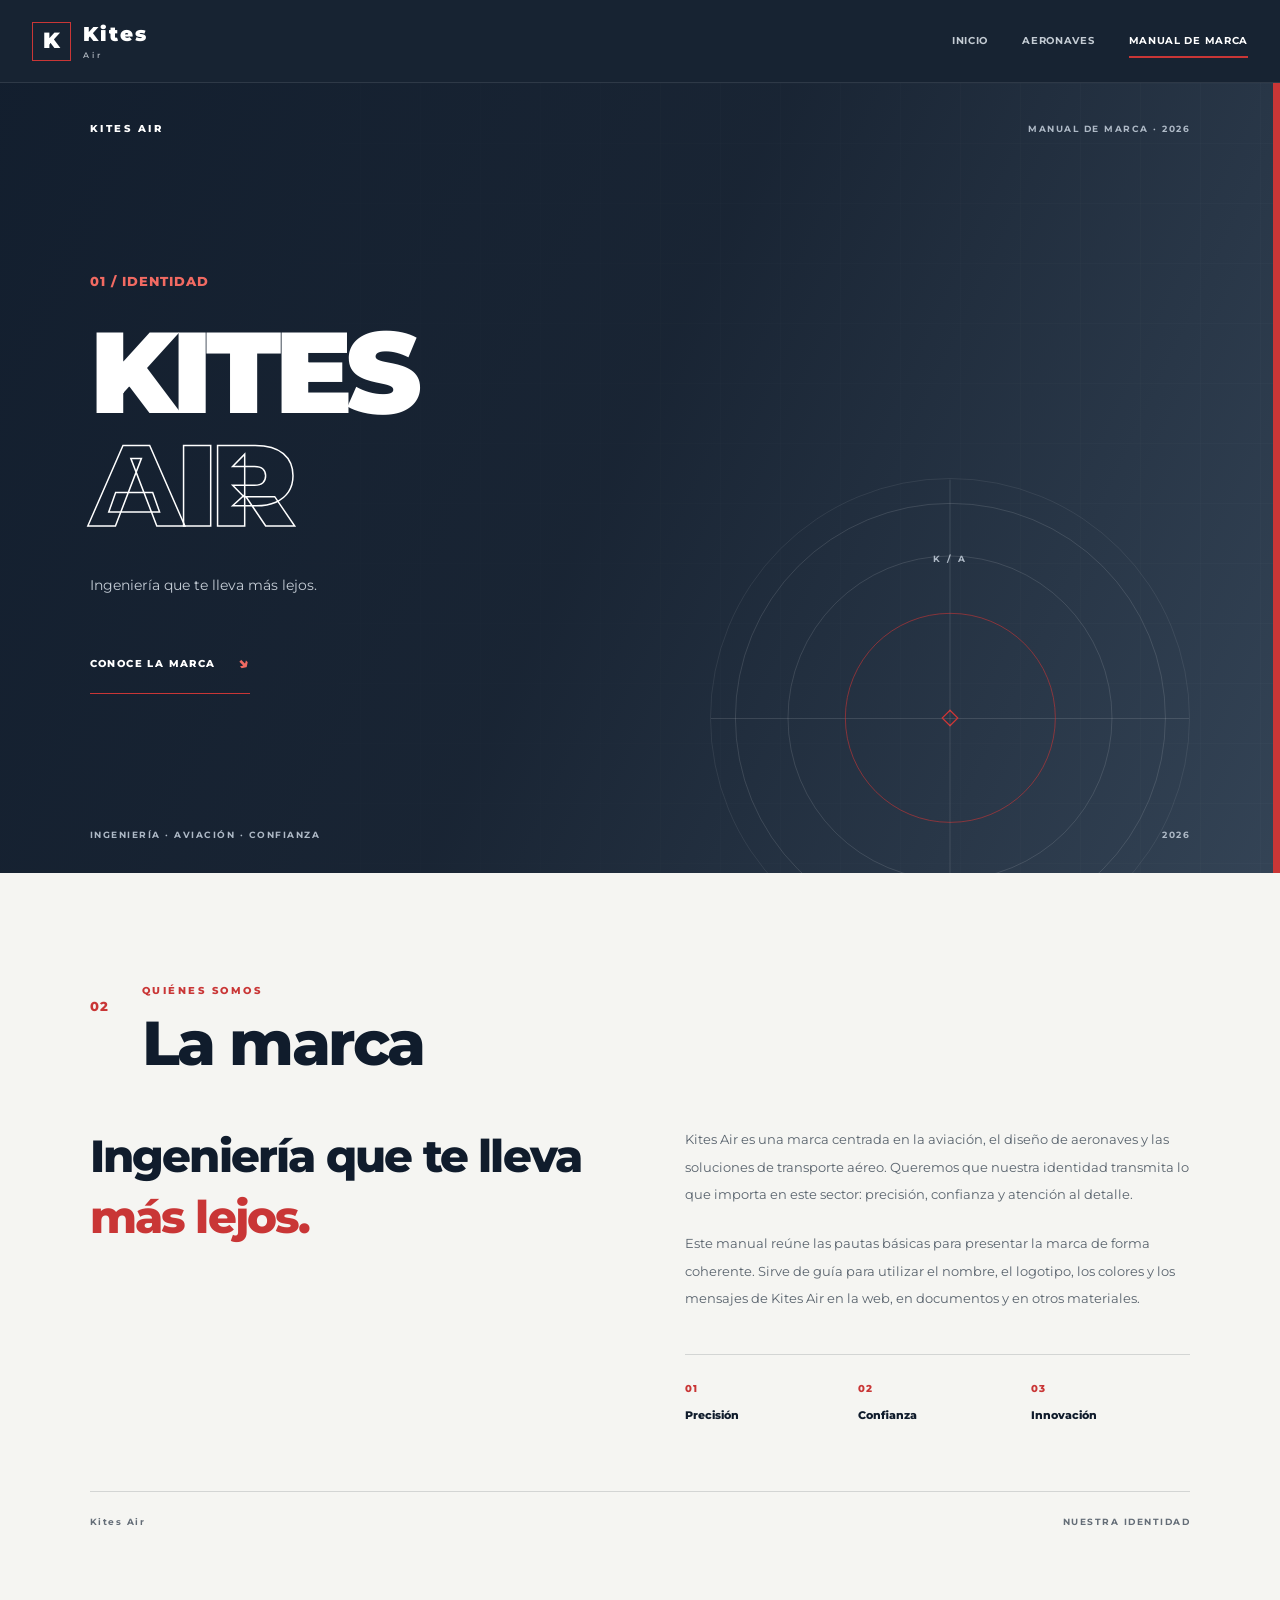
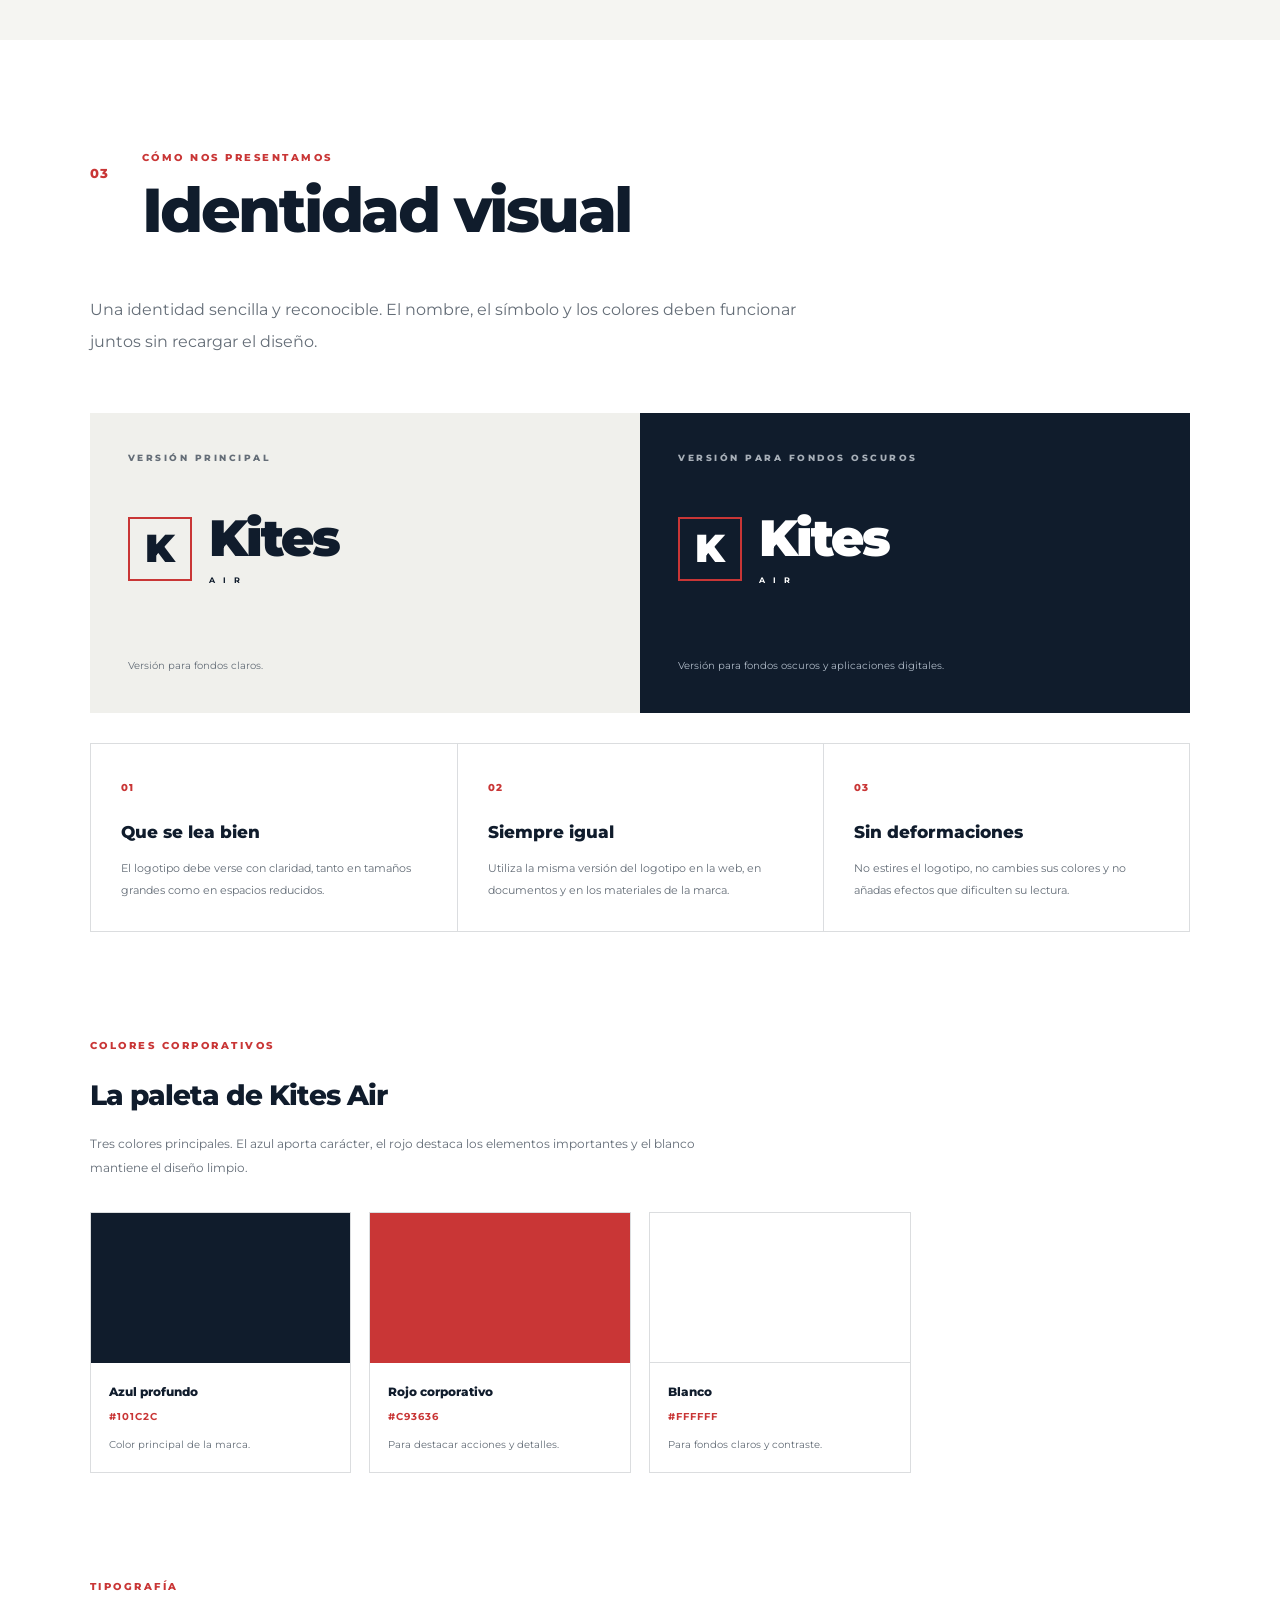
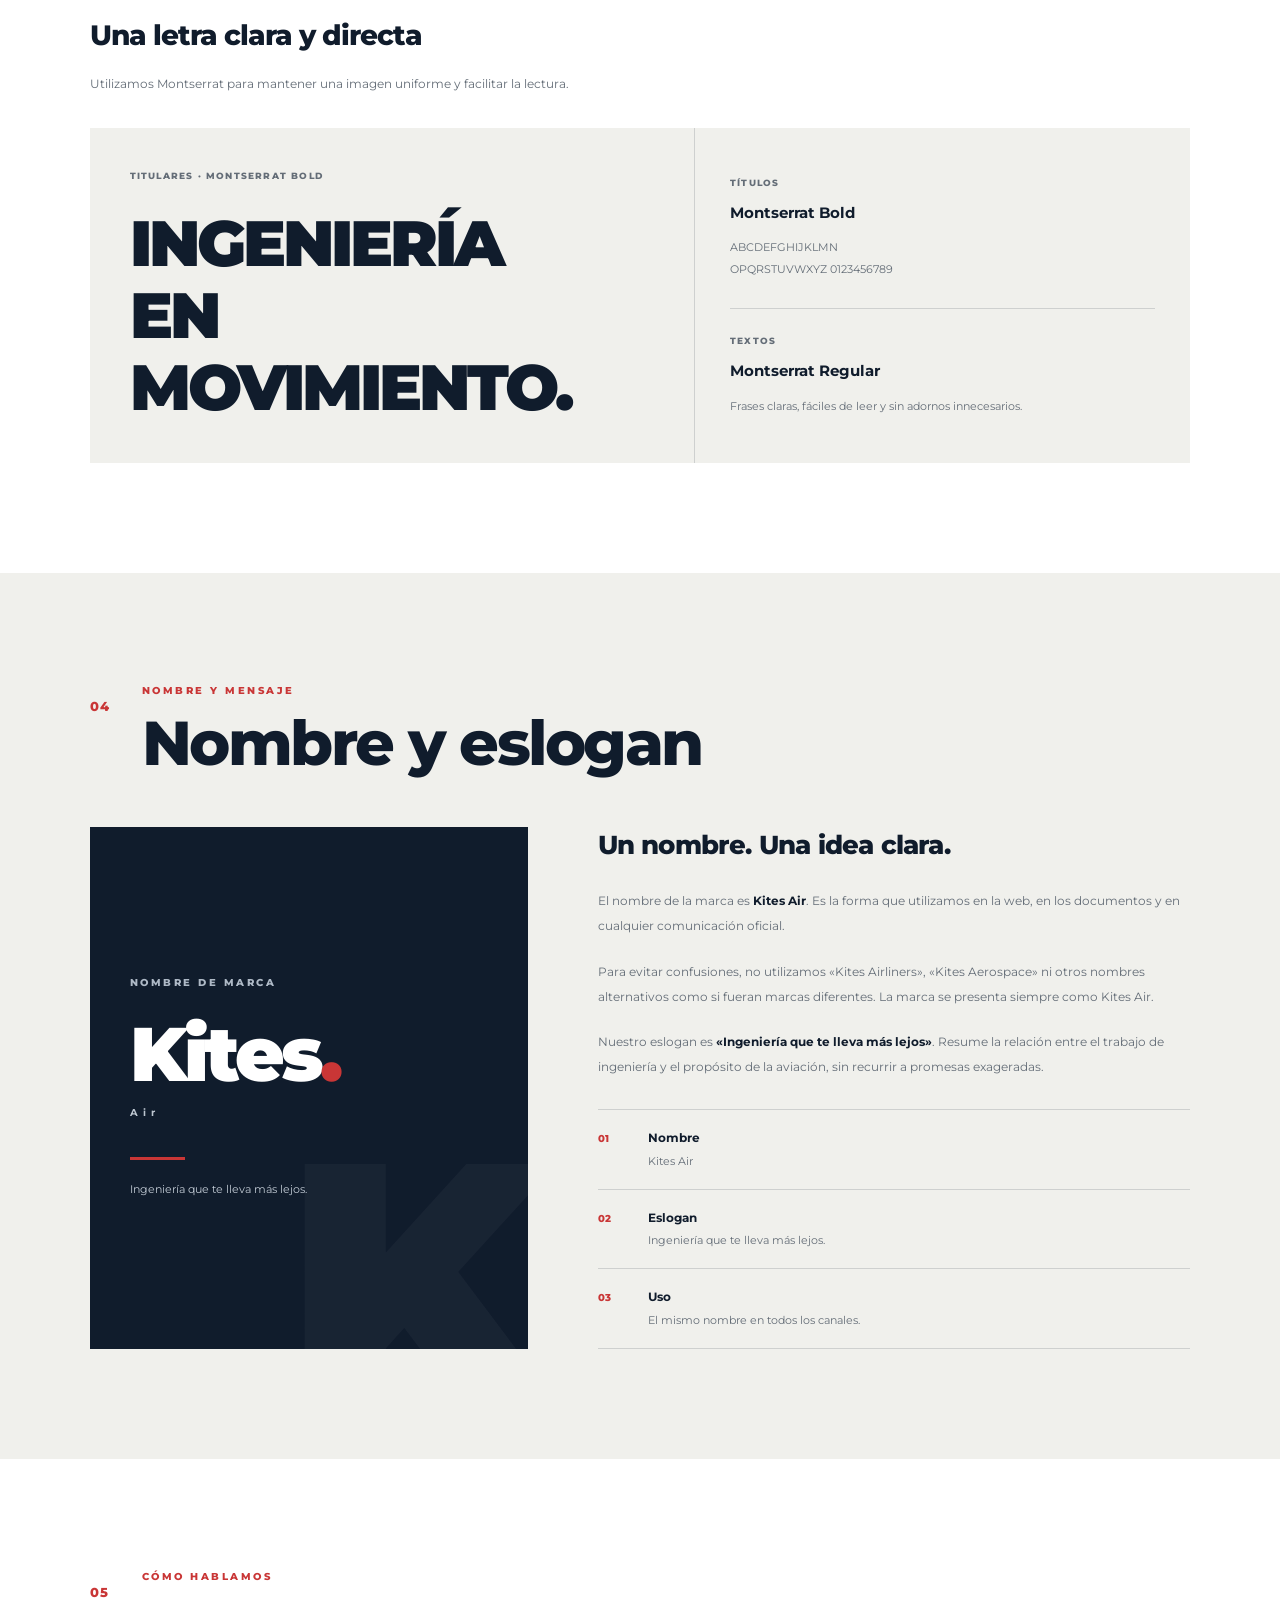
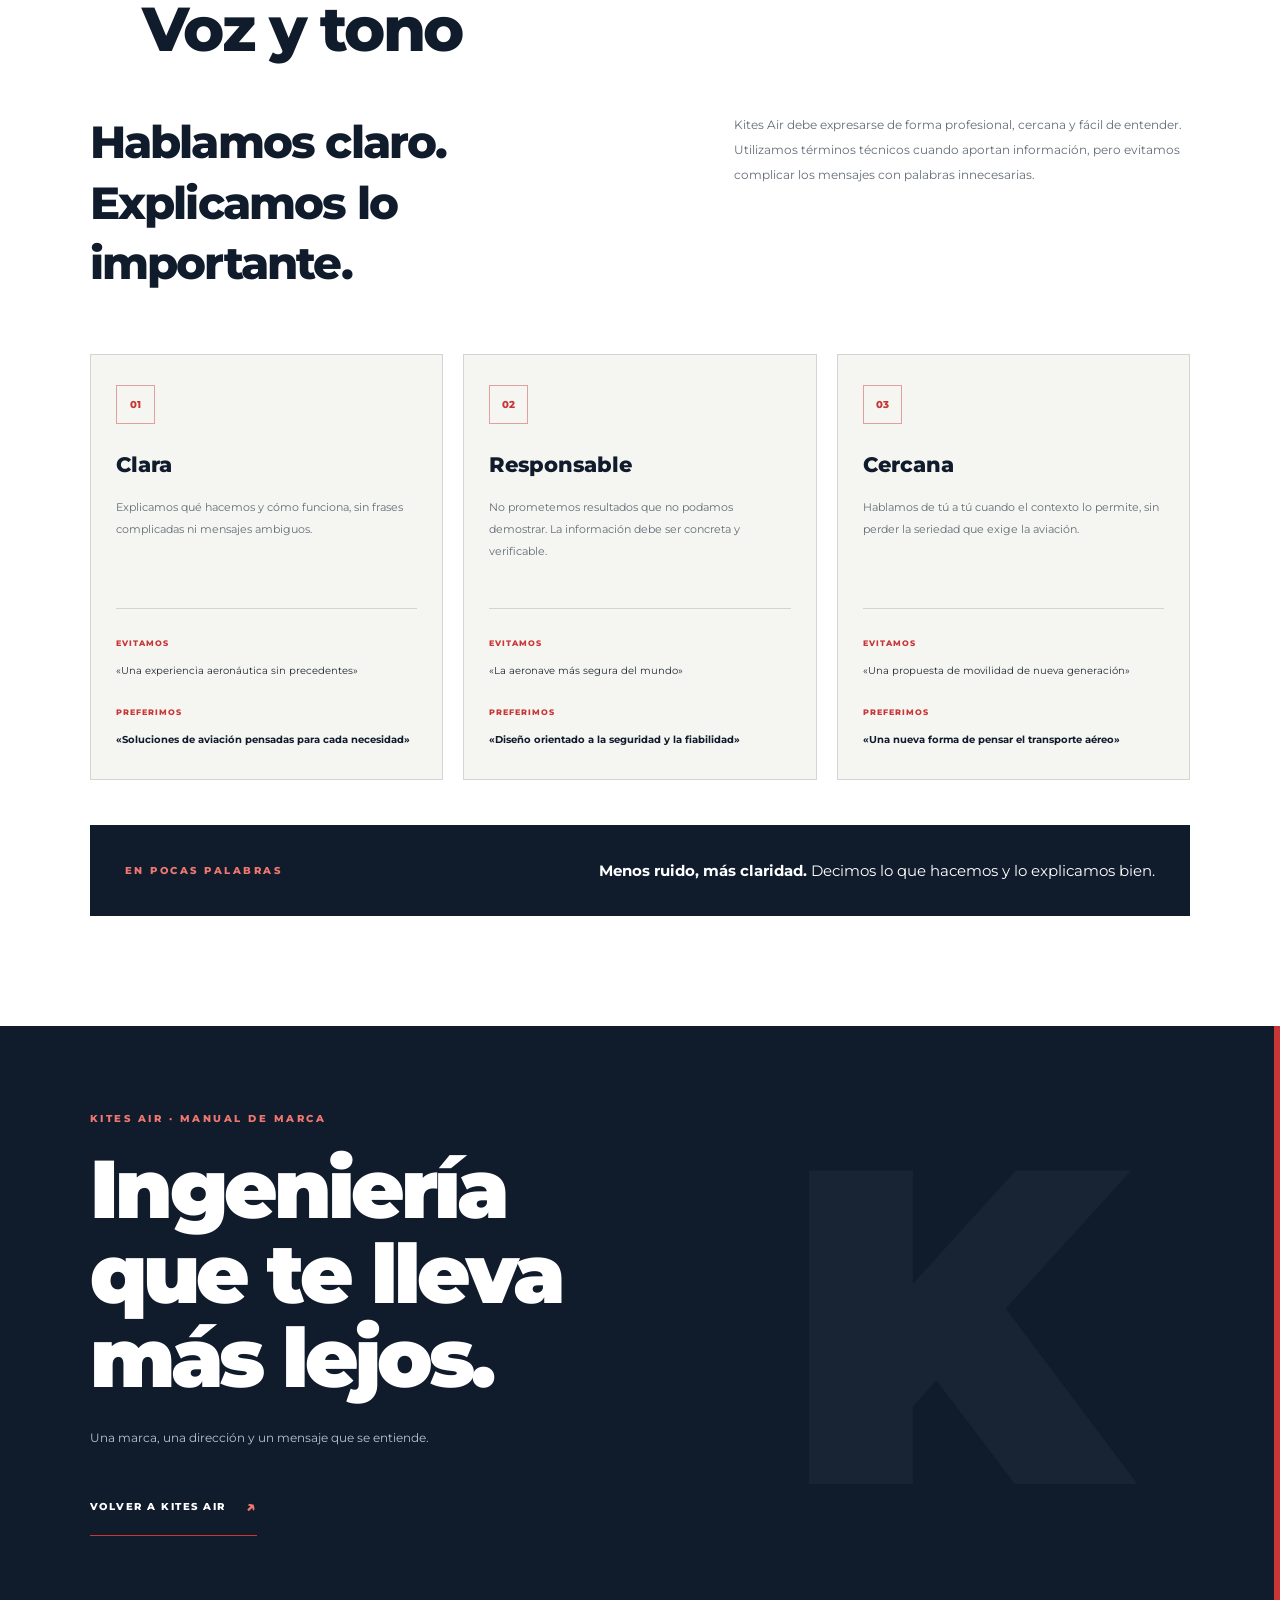
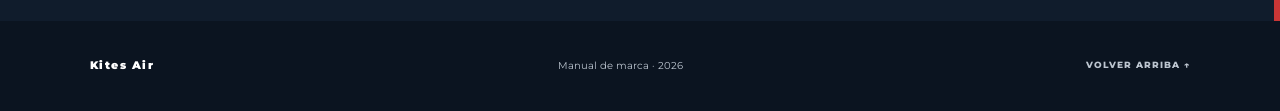
==== commit 45b3fe47: "Update branding and navigation details in manual.html" ====
--- a/manual.html
+++ b/manual.html
@@ -3,15 +3,14 @@
 <head>
     <meta charset="UTF-8">
     <meta name="viewport" content="width=device-width, initial-scale=1.0">
+    <meta name="theme-color" content="#101c2c">
 
     <title>Manual de marca | Kites Air</title>
 
     <meta
         name="description"
-        content="Manual de identidad corporativa de Kites Air: filosofía, branding, naming y comunicación."
+        content="Manual de marca de Kites Air: identidad visual, colores, tipografía, eslogan y forma de comunicar."
     >
-
-    <link rel="stylesheet" href="stylemanual.css">
 
     <link rel="preconnect" href="https://fonts.googleapis.com">
     <link rel="preconnect" href="https://fonts.gstatic.com" crossorigin>
@@ -19,15 +18,22 @@
         href="https://fonts.googleapis.com/css2?family=Montserrat:wght@400;500;600;700;800;900&display=swap"
         rel="stylesheet"
     >
+
+    <link rel="stylesheet" href="stylemanual.css">
 </head>
 
 <body>
 
-    <!-- BARRA DE NAVEGACIÓN -->
+    <!-- NAVEGACIÓN -->
     <header class="manual-header">
-        <nav class="manual-nav">
-            <a href="index.html" class="manual-logo" aria-label="Kites Air, página principal">
-                <span class="logo-symbol">K</span>
+        <nav class="manual-nav" aria-label="Navegación principal">
+
+            <a
+                href="index.html"
+                class="manual-logo"
+                aria-label="Kites Air, página principal"
+            >
+                <span class="logo-symbol" aria-hidden="true">K</span>
                 <span class="logo-text">
                     <strong>Kites</strong>
                     <small>Air</small>
@@ -49,20 +55,24 @@
 
             <div class="nav-links" id="nav-links">
                 <a href="index.html">Inicio</a>
-                <a href="index.html#productos">Aeronaves</a>
-                <a href="manual.html" class="active" aria-current="page">Manual de marca</a>
-            </div>
+                <a href="index.html#aeronaves">Aeronaves</a>
+                <a href="#portada" class="active" aria-current="page">
+                    Manual de marca
+                </a>
+            </div>
+
         </nav>
     </header>
 
 
-    <main>
+    <main id="contenido-principal">
 
         <!-- 01. PORTADA -->
         <section class="manual-cover" id="portada">
+
             <div class="cover-top">
                 <span class="eyebrow">Kites Air</span>
-                <span class="cover-edition">IDENTIDAD CORPORATIVA · 01</span>
+                <span class="cover-edition">MANUAL DE MARCA · 2026</span>
             </div>
 
             <div class="cover-content">
@@ -70,16 +80,16 @@
 
                 <h1>
                     KITES<br>
-                    <span>AIRLINERS</span>
+                    <span>AIR</span>
                 </h1>
 
                 <p class="cover-description">
-                    Una identidad construida para avanzar,
-                    innovar y conectar el mundo desde el aire.
+                    Ingeniería que te lleva más lejos.
                 </p>
 
                 <a href="#introduccion" class="cover-link">
-                    EXPLORAR IDENTIDAD <span aria-hidden="true">↘</span>
+                    CONOCE LA MARCA
+                    <span aria-hidden="true">↘</span>
                 </a>
             </div>
 
@@ -90,51 +100,59 @@
                 <div class="graphic-cross cross-one"></div>
                 <div class="graphic-cross cross-two"></div>
                 <span class="graphic-label">K / A</span>
-                <span class="graphic-coordinate">40°25' N · 03°42' W</span>
+                <span class="graphic-coordinate">KITES AIR · AVIACIÓN</span>
             </div>
 
             <div class="cover-footer">
-                <span>INGENIERÍA · PRECISIÓN · FUTURO</span>
-                <span>EDICIÓN 2026</span>
-            </div>
+                <span>INGENIERÍA · AVIACIÓN · CONFIANZA</span>
+                <span>2026</span>
+            </div>
+
         </section>
 
 
-        <!-- 02. INTRODUCCIÓN -->
-        <section class="manual-section introduction-section" id="introduccion">
+        <!-- 02. LA MARCA -->
+        <section
+            class="manual-section introduction-section"
+            id="introduccion"
+        >
+
             <div class="section-heading">
                 <span class="section-index">02</span>
                 <div>
-                    <p class="eyebrow">ESENCIA DE MARCA</p>
-                    <h2>Introducción</h2>
+                    <p class="eyebrow">QUIÉNES SOMOS</p>
+                    <h2>La marca</h2>
                 </div>
             </div>
 
             <div class="introduction-grid">
+
                 <div class="intro-statement">
                     <p class="large-statement">
-                        Diseñamos el futuro de la aviación con
-                        <span>ambición, tecnología y precisión.</span>
+                        Ingeniería que te lleva
+                        <span>más lejos.</span>
                     </p>
                 </div>
 
                 <div class="intro-copy">
                     <p>
-                        Kites Air es una marca española de aviación
-                        concebida alrededor de la innovación, la ingeniería
-                        y la excelencia. Su identidad refleja una visión
-                        orientada al desarrollo de aeronaves y soluciones
-                        aeronáuticas para diferentes necesidades.
-                    </p>
-
-                    <p>
-                        Este manual establece los principios visuales y
-                        comunicativos que definen a Kites. Su objetivo es
-                        mantener una imagen coherente, reconocible y
-                        profesional en todos los puntos de contacto de la marca.
+                        Kites Air es una marca centrada en la aviación,
+                        el diseño de aeronaves y las soluciones de
+                        transporte aéreo. Queremos que nuestra identidad
+                        transmita lo que importa en este sector:
+                        precisión, confianza y atención al detalle.
+                    </p>
+
+                    <p>
+                        Este manual reúne las pautas básicas para presentar
+                        la marca de forma coherente. Sirve de guía para
+                        utilizar el nombre, el logotipo, los colores y los
+                        mensajes de Kites Air en la web, en documentos y
+                        en otros materiales.
                     </p>
 
                     <div class="intro-values">
+
                         <div class="value-item">
                             <span class="value-number">01</span>
                             <span>Precisión</span>
@@ -142,65 +160,74 @@
 
                         <div class="value-item">
                             <span class="value-number">02</span>
-                            <span>Innovación</span>
+                            <span>Confianza</span>
                         </div>
 
                         <div class="value-item">
                             <span class="value-number">03</span>
-                            <span>Confianza</span>
-                        </div>
-                    </div>
-                </div>
+                            <span>Innovación</span>
+                        </div>
+
+                    </div>
+                </div>
+
             </div>
 
             <div class="section-bottom-label">
                 <span>Kites Air</span>
-                <span>PRINCIPIOS DE IDENTIDAD</span>
-            </div>
+                <span>NUESTRA IDENTIDAD</span>
+            </div>
+
         </section>
 
 
-        <!-- 03. BRANDING -->
+        <!-- 03. IDENTIDAD VISUAL -->
         <section class="manual-section branding-section" id="branding">
+
             <div class="section-heading">
                 <span class="section-index">03</span>
                 <div>
-                    <p class="eyebrow">SISTEMA VISUAL</p>
-                    <h2>Branding</h2>
+                    <p class="eyebrow">CÓMO NOS PRESENTAMOS</p>
+                    <h2>Identidad visual</h2>
                 </div>
             </div>
 
             <p class="section-intro">
-                Cada elemento visual de Kites responde a una misma idea:
-                transmitir una marca sólida, tecnológica y preparada para el futuro.
+                Una identidad sencilla y reconocible. El nombre, el
+                símbolo y los colores deben funcionar juntos sin
+                recargar el diseño.
             </p>
 
-            <!-- IDENTIDAD GRÁFICA -->
+
+            <!-- LOGOTIPO -->
             <div class="brand-identity">
+
                 <div class="brand-identity-main">
-                    <span class="eyebrow">IDENTIDAD PRINCIPAL</span>
+                    <span class="eyebrow">VERSIÓN PRINCIPAL</span>
 
                     <div class="brand-wordmark">
-                        <span class="brand-monogram">K</span>
+                        <span class="brand-monogram" aria-hidden="true">K</span>
+
                         <div class="brand-name">
                             <strong>Kites</strong>
-                            <span>A E R O S P A C E</span>
+                            <span>A I R</span>
                         </div>
                     </div>
 
                     <p class="identity-caption">
-                        Representación tipográfica de la identidad corporativa.
+                        Versión para fondos claros.
                     </p>
                 </div>
 
                 <div class="brand-identity-dark">
-                    <span class="eyebrow">APLICACIÓN OSCURA</span>
+                    <span class="eyebrow">VERSIÓN PARA FONDOS OSCUROS</span>
 
                     <div class="brand-wordmark light-wordmark">
-                        <span class="brand-monogram">K</span>
+                        <span class="brand-monogram" aria-hidden="true">K</span>
+
                         <div class="brand-name">
                             <strong>Kites</strong>
-                            <span>A E R O S P A C E</span>
+                            <span>A I R</span>
                         </div>
                     </div>
 
@@ -208,283 +235,363 @@
                         Versión para fondos oscuros y aplicaciones digitales.
                     </p>
                 </div>
-            </div>
-
-            <!-- CRITERIOS DE USO -->
+
+            </div>
+
+
+            <!-- USO DEL LOGOTIPO -->
             <div class="brand-guidelines">
+
                 <article class="guideline-card">
-                    <span class="guideline-number">A / 01</span>
-                    <h3>Claridad</h3>
-                    <p>
-                        La identidad debe reconocerse con facilidad y conservar
-                        su legibilidad en distintos tamaños.
+                    <span class="guideline-number">01</span>
+                    <h3>Que se lea bien</h3>
+                    <p>
+                        El logotipo debe verse con claridad, tanto en
+                        tamaños grandes como en espacios reducidos.
                     </p>
                 </article>
 
                 <article class="guideline-card">
-                    <span class="guideline-number">A / 02</span>
-                    <h3>Consistencia</h3>
-                    <p>
-                        Los elementos gráficos deben mantener los mismos
-                        criterios en soportes impresos y digitales.
+                    <span class="guideline-number">02</span>
+                    <h3>Siempre igual</h3>
+                    <p>
+                        Utiliza la misma versión del logotipo en la web,
+                        en documentos y en los materiales de la marca.
                     </p>
                 </article>
 
                 <article class="guideline-card">
-                    <span class="guideline-number">A / 03</span>
-                    <h3>Proporción</h3>
-                    <p>
-                        El logotipo debe conservar sus proporciones originales,
-                        sin estirarse, deformarse ni perder definición.
+                    <span class="guideline-number">03</span>
+                    <h3>Sin deformaciones</h3>
+                    <p>
+                        No estires el logotipo, no cambies sus colores
+                        y no añadas efectos que dificulten su lectura.
                     </p>
                 </article>
-            </div>
-
-            <!-- PALETA CROMÁTICA -->
+
+            </div>
+
+
+            <!-- COLORES CORPORATIVOS -->
             <div class="brand-subsection">
+
                 <div class="subsection-heading">
-                    <span class="eyebrow">COLOR CORPORATIVO</span>
-                    <h3>Paleta cromática</h3>
-                    <p>
-                        Una combinación de tonos técnicos y contrastes
-                        definidos para reforzar la personalidad de Kites.
+                    <span class="eyebrow">COLORES CORPORATIVOS</span>
+                    <h3>La paleta de Kites Air</h3>
+                    <p>
+                        Tres colores principales. El azul aporta carácter,
+                        el rojo destaca los elementos importantes y el
+                        blanco mantiene el diseño limpio.
                     </p>
                 </div>
 
                 <div class="color-palette">
+
                     <article class="color-card">
-                        <div class="color-swatch color-navy"></div>
+                        <div
+                            class="color-swatch color-navy"
+                            role="img"
+                            aria-label="Muestra de azul profundo"
+                        ></div>
+
                         <div class="color-information">
                             <h4>Azul profundo</h4>
                             <span>#101C2C</span>
-                            <p>Solidez y tecnología</p>
+                            <p>Color principal de la marca.</p>
                         </div>
                     </article>
 
                     <article class="color-card">
-                        <div class="color-swatch color-red"></div>
+                        <div
+                            class="color-swatch color-red"
+                            role="img"
+                            aria-label="Muestra de rojo corporativo"
+                        ></div>
+
                         <div class="color-information">
-                            <h4>Rojo técnico</h4>
+                            <h4>Rojo corporativo</h4>
                             <span>#C93636</span>
-                            <p>Energía y carácter</p>
+                            <p>Para destacar acciones y detalles.</p>
                         </div>
                     </article>
 
                     <article class="color-card">
-                        <div class="color-swatch color-white"></div>
+                        <div
+                            class="color-swatch color-white"
+                            role="img"
+                            aria-label="Muestra de blanco"
+                        ></div>
+
                         <div class="color-information">
                             <h4>Blanco</h4>
                             <span>#FFFFFF</span>
-                            <p>Claridad y precisión</p>
+                            <p>Para fondos claros y contraste.</p>
                         </div>
                     </article>
 
-                    <article class="color-card">
-                        <div class="color-swatch color-grey"></div>
-                        <div class="color-information">
-                            <h4>Gris aeronáutico</h4>
-                            <span>#A7AFB8</span>
-                            <p>Equilibrio y neutralidad</p>
-                        </div>
-                    </article>
-                </div>
-            </div>
+                </div>
+
+            </div>
+
 
             <!-- TIPOGRAFÍA -->
             <div class="brand-subsection typography-subsection">
+
                 <div class="subsection-heading">
-                    <span class="eyebrow">SISTEMA TIPOGRÁFICO</span>
-                    <h3>Tipografía</h3>
-                    <p>
-                        La tipografía combina presencia en los titulares
-                        con una lectura cómoda en los textos informativos.
+                    <span class="eyebrow">TIPOGRAFÍA</span>
+                    <h3>Una letra clara y directa</h3>
+                    <p>
+                        Utilizamos Montserrat para mantener una imagen
+                        uniforme y facilitar la lectura.
                     </p>
                 </div>
 
                 <div class="type-specimen">
+
                     <div class="type-main">
-                        <span class="type-label">TITULARES · MONTSERRAT EXTRA BOLD</span>
-                        <p class="type-display">INGENIERÍA<br>EN MOVIMIENTO.</p>
+                        <span class="type-label">TITULARES · MONTSERRAT BOLD</span>
+                        <p class="type-display">
+                            INGENIERÍA<br>
+                            EN MOVIMIENTO.
+                        </p>
                     </div>
 
                     <div class="type-details">
+
                         <div class="type-sample">
                             <span class="type-label">TÍTULOS</span>
                             <strong>Montserrat Bold</strong>
-                            <p>ABCDEFGHIJKLMN<br>OPQRSTUVWXYZ 0123456789</p>
+                            <p>
+                                ABCDEFGHIJKLMN<br>
+                                OPQRSTUVWXYZ 0123456789
+                            </p>
                         </div>
 
                         <div class="type-sample">
-                            <span class="type-label">TEXTO GENERAL</span>
+                            <span class="type-label">TEXTOS</span>
                             <strong>Montserrat Regular</strong>
                             <p>
-                                Diseñada para comunicar con claridad,
-                                precisión y coherencia.
+                                Frases claras, fáciles de leer y
+                                sin adornos innecesarios.
                             </p>
                         </div>
-                    </div>
-                </div>
-            </div>
+
+                    </div>
+
+                </div>
+
+            </div>
+
         </section>
 
 
-        <!-- 04. NAMING -->
+        <!-- 04. NOMBRE Y ESLOGAN -->
         <section class="manual-section naming-section" id="naming">
+
             <div class="section-heading">
                 <span class="section-index">04</span>
                 <div>
-                    <p class="eyebrow">NOMBRE E IDENTIDAD</p>
-                    <h2>Naming</h2>
+                    <p class="eyebrow">NOMBRE Y MENSAJE</p>
+                    <h2>Nombre y eslogan</h2>
                 </div>
             </div>
 
             <div class="naming-layout">
+
                 <div class="naming-highlight">
-                    <span class="eyebrow">EL NOMBRE</span>
+                    <span class="eyebrow">NOMBRE DE MARCA</span>
+
                     <p class="naming-word">Kites<span>.</span></p>
                     <span class="naming-subtitle">Air</span>
+
                     <div class="naming-line"></div>
+
                     <p class="naming-tagline">
-                        Una identidad con carácter propio.
+                        Ingeniería que te lleva más lejos.
                     </p>
                 </div>
 
                 <div class="naming-explanation">
-                    <h3>Una marca breve, firme y reconocible.</h3>
-
-                    <p>
-                        Kites se construye a partir de un nombre compacto,
-                        de sonoridad contundente y fácil de identificar.
-                        Su brevedad favorece su aplicación en fuselajes,
-                        documentación técnica, interfaces digitales y
-                        materiales corporativos.
-                    </p>
-
-                    <p>
-                        El término <strong>Air</strong> sitúa la marca
-                        dentro del sector aeronáutico y amplía su significado
-                        hacia el diseño, la ingeniería y el desarrollo
-                        de soluciones relacionadas con la aviación.
+
+                    <h3>Un nombre. Una idea clara.</h3>
+
+                    <p>
+                        El nombre de la marca es <strong>Kites Air</strong>.
+                        Es la forma que utilizamos en la web, en los
+                        documentos y en cualquier comunicación oficial.
+                    </p>
+
+                    <p>
+                        Para evitar confusiones, no utilizamos
+                        «Kites Airliners», «Kites Aerospace» ni otros
+                        nombres alternativos como si fueran marcas
+                        diferentes. La marca se presenta siempre como
+                        Kites Air.
+                    </p>
+
+                    <p>
+                        Nuestro eslogan es
+                        <strong>«Ingeniería que te lleva más lejos»</strong>.
+                        Resume la relación entre el trabajo de ingeniería
+                        y el propósito de la aviación, sin recurrir a
+                        promesas exageradas.
                     </p>
 
                     <div class="naming-principles">
+
                         <div>
                             <span>01</span>
-                            <p><strong>Brevedad</strong>Un nombre directo y fácil de recordar.</p>
+                            <p>
+                                <strong>Nombre</strong>
+                                Kites Air
+                            </p>
                         </div>
 
                         <div>
                             <span>02</span>
-                            <p><strong>Personalidad</strong>Una sonoridad firme y diferenciada.</p>
+                            <p>
+                                <strong>Eslogan</strong>
+                                Ingeniería que te lleva más lejos.
+                            </p>
                         </div>
 
                         <div>
                             <span>03</span>
-                            <p><strong>Proyección</strong>Una identidad preparada para crecer.</p>
-                        </div>
-                    </div>
-                </div>
-            </div>
+                            <p>
+                                <strong>Uso</strong>
+                                El mismo nombre en todos los canales.
+                            </p>
+                        </div>
+
+                    </div>
+
+                </div>
+
+            </div>
+
         </section>
 
 
         <!-- 05. VOZ Y TONO -->
         <section class="manual-section voice-section" id="voz-y-tono">
+
             <div class="section-heading">
                 <span class="section-index">05</span>
                 <div>
-                    <p class="eyebrow">IDENTIDAD VERBAL</p>
+                    <p class="eyebrow">CÓMO HABLAMOS</p>
                     <h2>Voz y tono</h2>
                 </div>
             </div>
 
             <div class="voice-introduction">
+
                 <p class="large-statement">
-                    Hablamos con la precisión de la ingeniería y la visión
-                    de una marca que mira hacia delante.
+                    Hablamos claro. Explicamos lo importante.
                 </p>
 
                 <p>
-                    La comunicación de Kites debe ser clara, segura y profesional.
-                    El lenguaje se adapta a cada público sin perder su personalidad:
-                    técnico cuando es necesario, accesible cuando explica y
-                    contundente cuando presenta una idea.
+                    Kites Air debe expresarse de forma profesional,
+                    cercana y fácil de entender. Utilizamos términos
+                    técnicos cuando aportan información, pero evitamos
+                    complicar los mensajes con palabras innecesarias.
                 </p>
-            </div>
+
+            </div>
+
 
             <div class="voice-traits">
+
                 <article class="voice-card">
                     <span class="voice-symbol">01</span>
-                    <h3>Precisa</h3>
-                    <p>
-                        Explicamos las características y prestaciones de
-                        forma ordenada, evitando promesas imprecisas.
-                    </p>
+                    <h3>Clara</h3>
+
+                    <p>
+                        Explicamos qué hacemos y cómo funciona, sin
+                        frases complicadas ni mensajes ambiguos.
+                    </p>
+
                     <div class="voice-example">
-                        <span>EN LUGAR DE</span>
-                        <p>«Una aeronave increíble en todos los sentidos»</p>
-                        <span>UTILIZAMOS</span>
-                        <p>«Diseñada para ofrecer eficiencia y rendimiento»</p>
+                        <span>EVITAMOS</span>
+                        <p>«Una experiencia aeronáutica sin precedentes»</p>
+
+                        <span>PREFERIMOS</span>
+                        <p>«Soluciones de aviación pensadas para cada necesidad»</p>
                     </div>
                 </article>
 
                 <article class="voice-card">
                     <span class="voice-symbol">02</span>
-                    <h3>Segura</h3>
-                    <p>
-                        Transmitimos confianza mediante mensajes coherentes,
-                        responsables y respaldados por información clara.
-                    </p>
+                    <h3>Responsable</h3>
+
+                    <p>
+                        No prometemos resultados que no podamos demostrar.
+                        La información debe ser concreta y verificable.
+                    </p>
+
                     <div class="voice-example">
-                        <span>EN LUGAR DE</span>
-                        <p>«La mejor aeronave del mercado»</p>
-                        <span>UTILIZAMOS</span>
-                        <p>«Ingeniería orientada a la fiabilidad y al control»</p>
+                        <span>EVITAMOS</span>
+                        <p>«La aeronave más segura del mundo»</p>
+
+                        <span>PREFERIMOS</span>
+                        <p>«Diseño orientado a la seguridad y la fiabilidad»</p>
                     </div>
                 </article>
 
                 <article class="voice-card">
                     <span class="voice-symbol">03</span>
-                    <h3>Innovadora</h3>
-                    <p>
-                        Miramos al futuro con un lenguaje contemporáneo,
-                        sin recurrir a exageraciones ni tecnicismos innecesarios.
-                    </p>
+                    <h3>Cercana</h3>
+
+                    <p>
+                        Hablamos de tú a tú cuando el contexto lo permite,
+                        sin perder la seriedad que exige la aviación.
+                    </p>
+
                     <div class="voice-example">
-                        <span>EN LUGAR DE</span>
-                        <p>«Tecnología revolucionaria sin límites»</p>
-                        <span>UTILIZAMOS</span>
-                        <p>«Nuevas ideas para ampliar las posibilidades de la aviación»</p>
+                        <span>EVITAMOS</span>
+                        <p>«Una propuesta de movilidad de nueva generación»</p>
+
+                        <span>PREFERIMOS</span>
+                        <p>«Una nueva forma de pensar el transporte aéreo»</p>
                     </div>
                 </article>
-            </div>
+
+            </div>
+
 
             <div class="voice-summary">
-                <span class="eyebrow">NUESTRA REGLA</span>
+                <span class="eyebrow">EN POCAS PALABRAS</span>
+
                 <p>
-                    <strong>Comunicar con claridad.</strong>
-                    Inspirar confianza. Hablar siempre con propósito.
+                    <strong>Menos ruido, más claridad.</strong>
+                    Decimos lo que hacemos y lo explicamos bien.
                 </p>
             </div>
+
         </section>
 
 
-        <!-- CIERRE -->
+        <!-- 06. CIERRE -->
         <section class="manual-closing">
-            <span class="eyebrow">Kites Air · IDENTIDAD CORPORATIVA</span>
-
-            <h2>El futuro<br>toma forma.</h2>
+
+            <span class="eyebrow">KITES AIR · MANUAL DE MARCA</span>
+
+            <h2>
+                Ingeniería<br>
+                que te lleva<br>
+                más lejos.
+            </h2>
 
             <p>
-                Una misma identidad. Una visión compartida.
-                Nuevas posibilidades para la aviación.
+                Una marca, una dirección y un mensaje que se entiende.
             </p>
 
             <a href="index.html" class="closing-link">
-                VOLVER A Kites <span aria-hidden="true">↗</span>
+                VOLVER A KITES AIR
+                <span aria-hidden="true">↗</span>
             </a>
 
             <div class="closing-mark" aria-hidden="true">K</div>
+
         </section>
 
     </main>
@@ -492,20 +599,37 @@
 
     <!-- PIE DE PÁGINA -->
     <footer class="manual-footer">
+
         <a href="index.html" class="footer-brand">Kites Air</a>
 
-        <p>Manual de identidad corporativa · 2026</p>
-
-        <a href="#portada" class="back-to-top">VOLVER ARRIBA ↑</a>
+        <p>Manual de marca · 2026</p>
+
+        <a href="#portada" class="back-to-top">
+            VOLVER ARRIBA ↑
+        </a>
+
     </footer>
 
 
     <!-- MENÚ MÓVIL -->
     <script>
-        const menuToggle = document.getElementById("menu-toggle");
-        const navLinks = document.getElementById("nav-links");
-
-        if (menuToggle && navLinks) {
+        (() => {
+            "use strict";
+
+            const menuToggle = document.getElementById("menu-toggle");
+            const navLinks = document.getElementById("nav-links");
+
+            if (!menuToggle || !navLinks) {
+                return;
+            }
+
+            const closeMenu = () => {
+                navLinks.classList.remove("is-open");
+                menuToggle.classList.remove("is-open");
+                menuToggle.setAttribute("aria-expanded", "false");
+                menuToggle.setAttribute("aria-label", "Abrir menú");
+            };
+
             menuToggle.addEventListener("click", () => {
                 const isOpen = navLinks.classList.toggle("is-open");
 
@@ -518,14 +642,31 @@
             });
 
             navLinks.querySelectorAll("a").forEach((link) => {
-                link.addEventListener("click", () => {
-                    navLinks.classList.remove("is-open");
-                    menuToggle.classList.remove("is-open");
-                    menuToggle.setAttribute("aria-expanded", "false");
-                    menuToggle.setAttribute("aria-label", "Abrir menú");
-                });
+                link.addEventListener("click", closeMenu);
             });
-        }
+
+            document.addEventListener("keydown", (event) => {
+                if (event.key === "Escape") {
+                    closeMenu();
+                }
+            });
+
+            document.addEventListener("click", (event) => {
+                if (
+                    navLinks.classList.contains("is-open") &&
+                    !navLinks.contains(event.target) &&
+                    !menuToggle.contains(event.target)
+                ) {
+                    closeMenu();
+                }
+            });
+
+            window.addEventListener("resize", () => {
+                if (window.innerWidth > 850) {
+                    closeMenu();
+                }
+            });
+        })();
     </script>
 
 </body>
